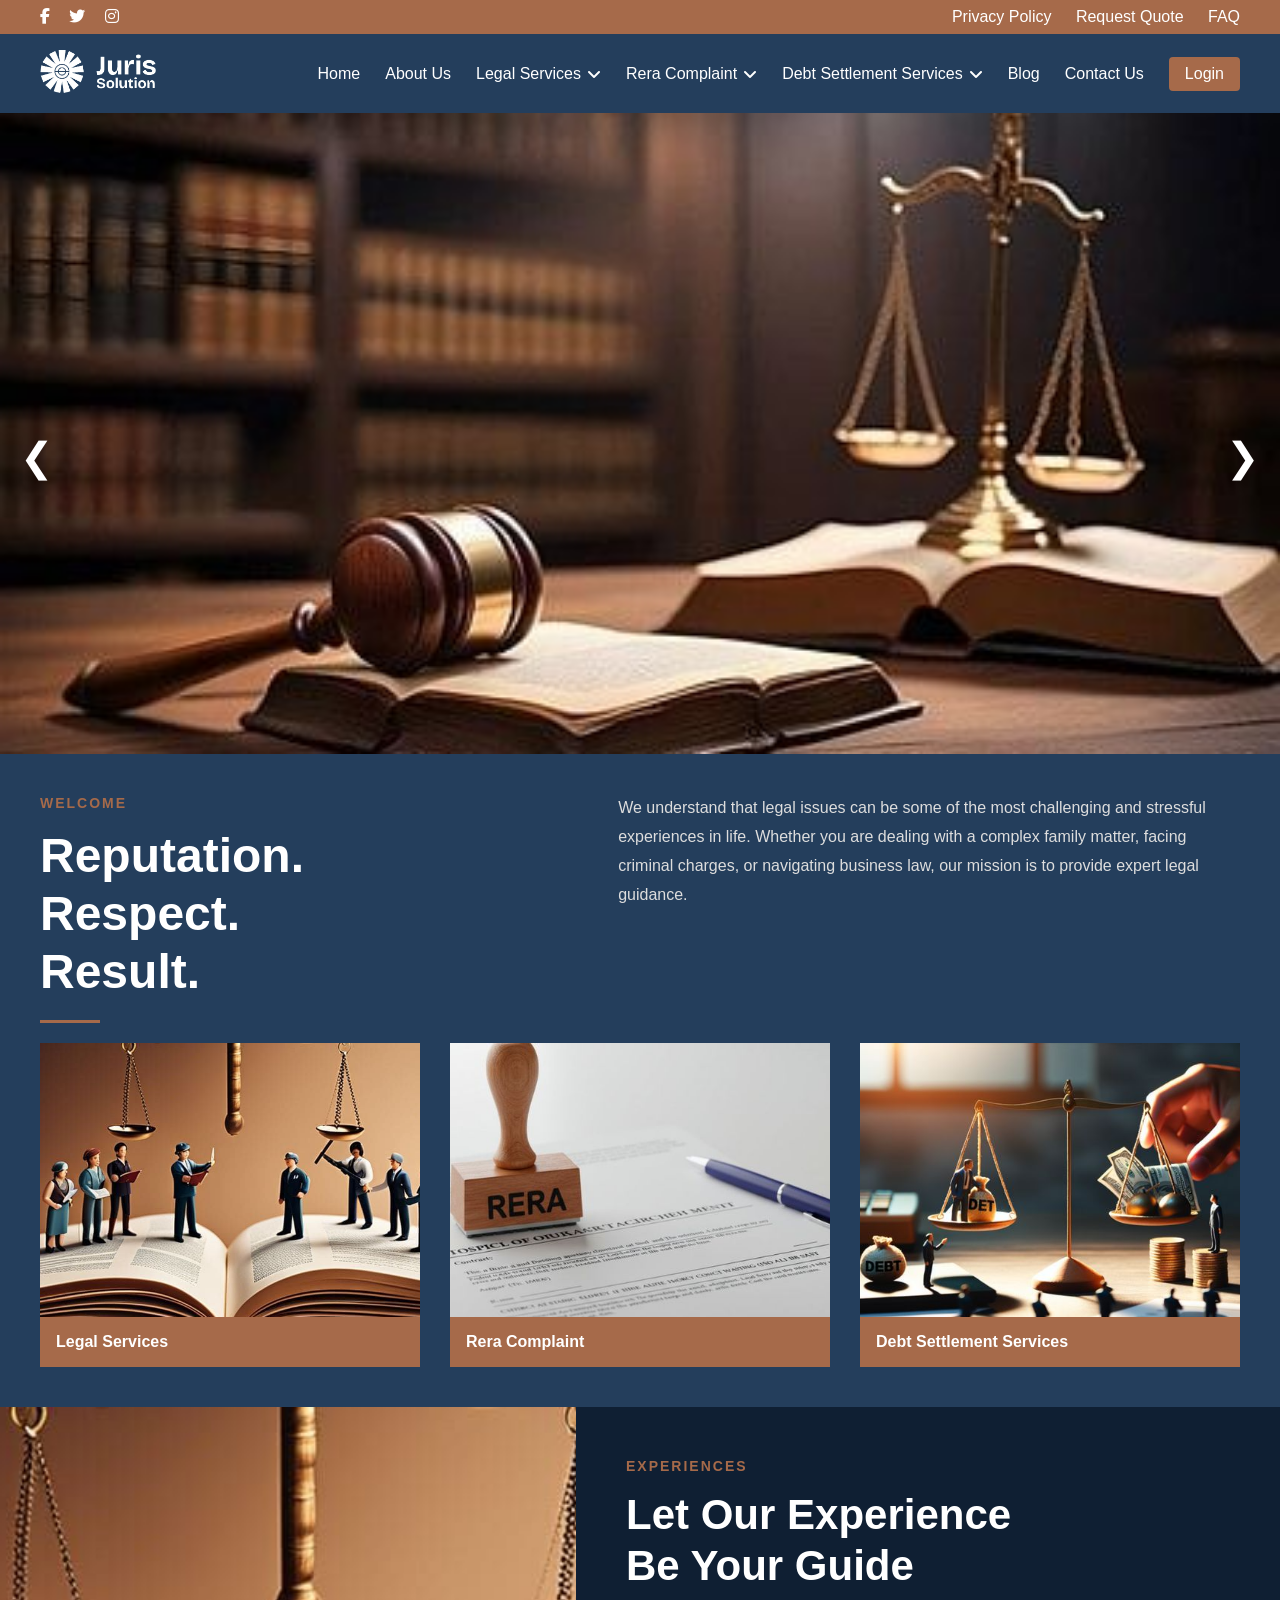
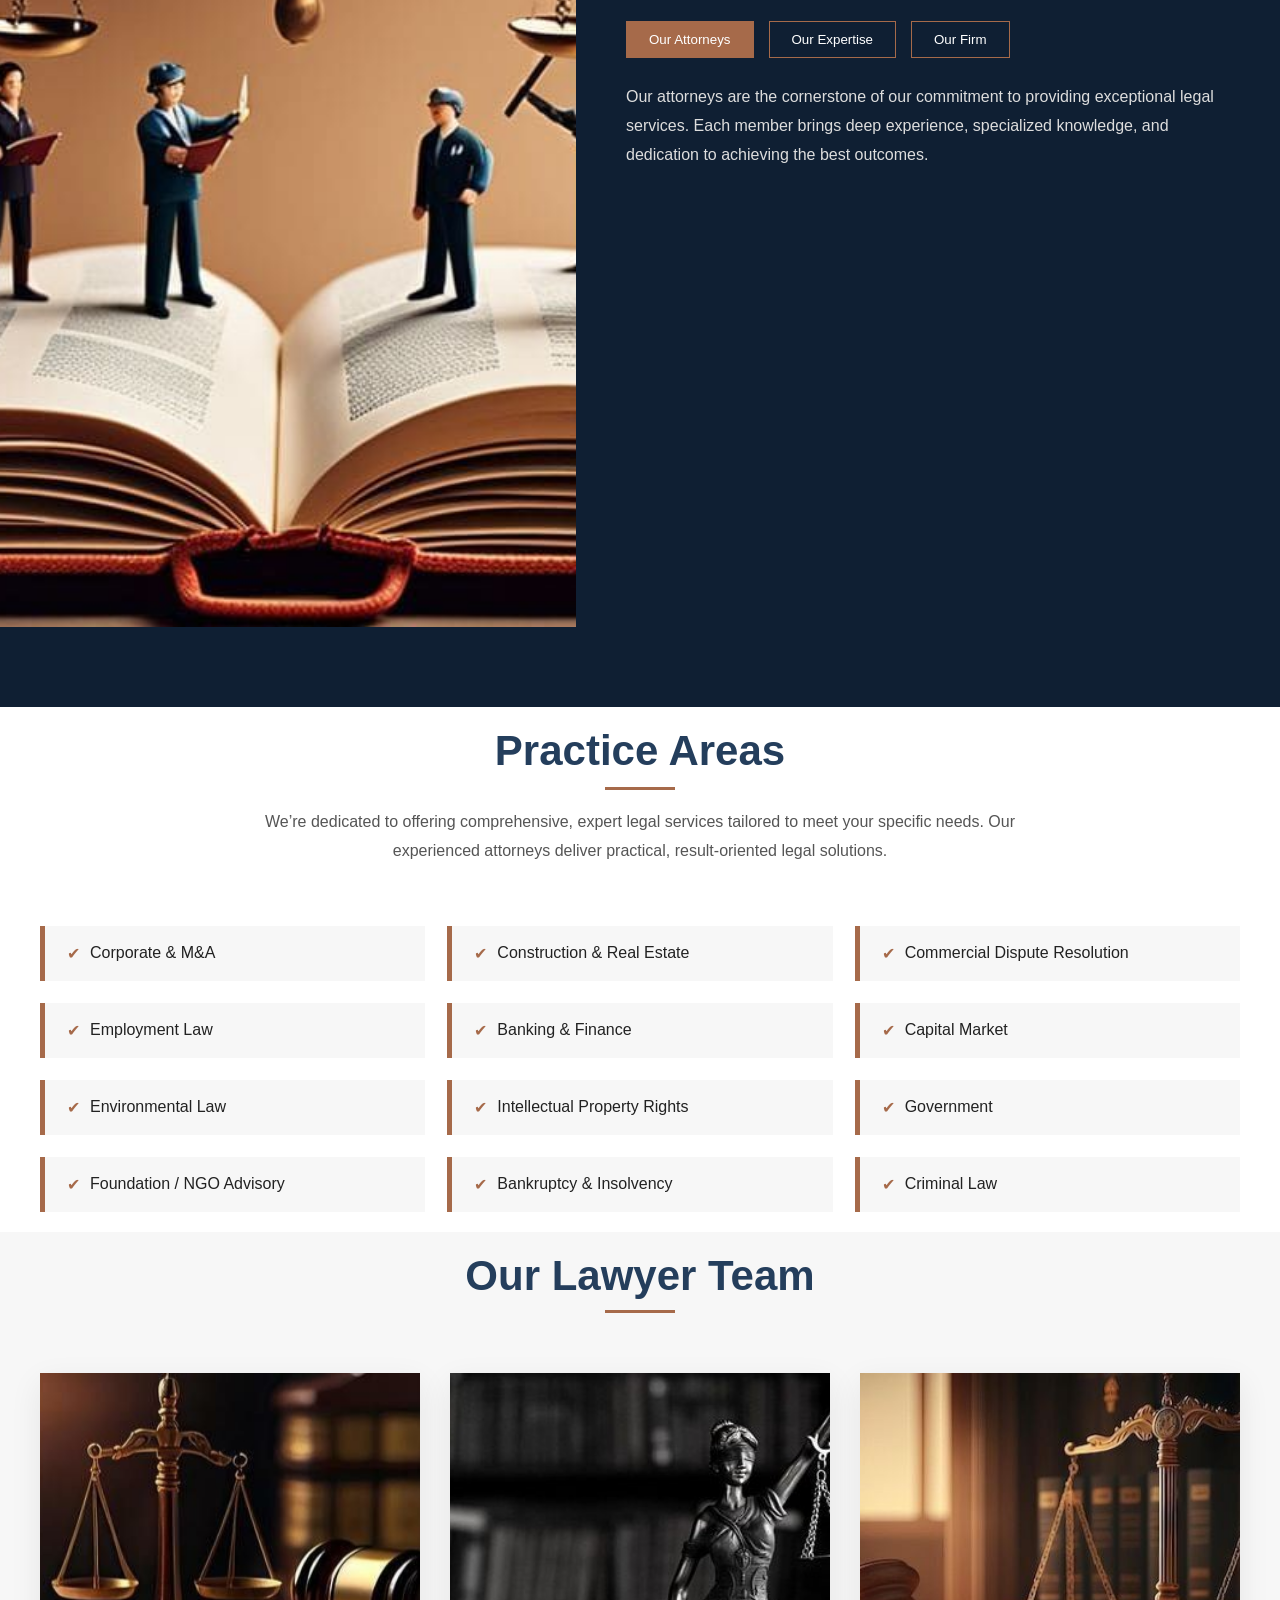
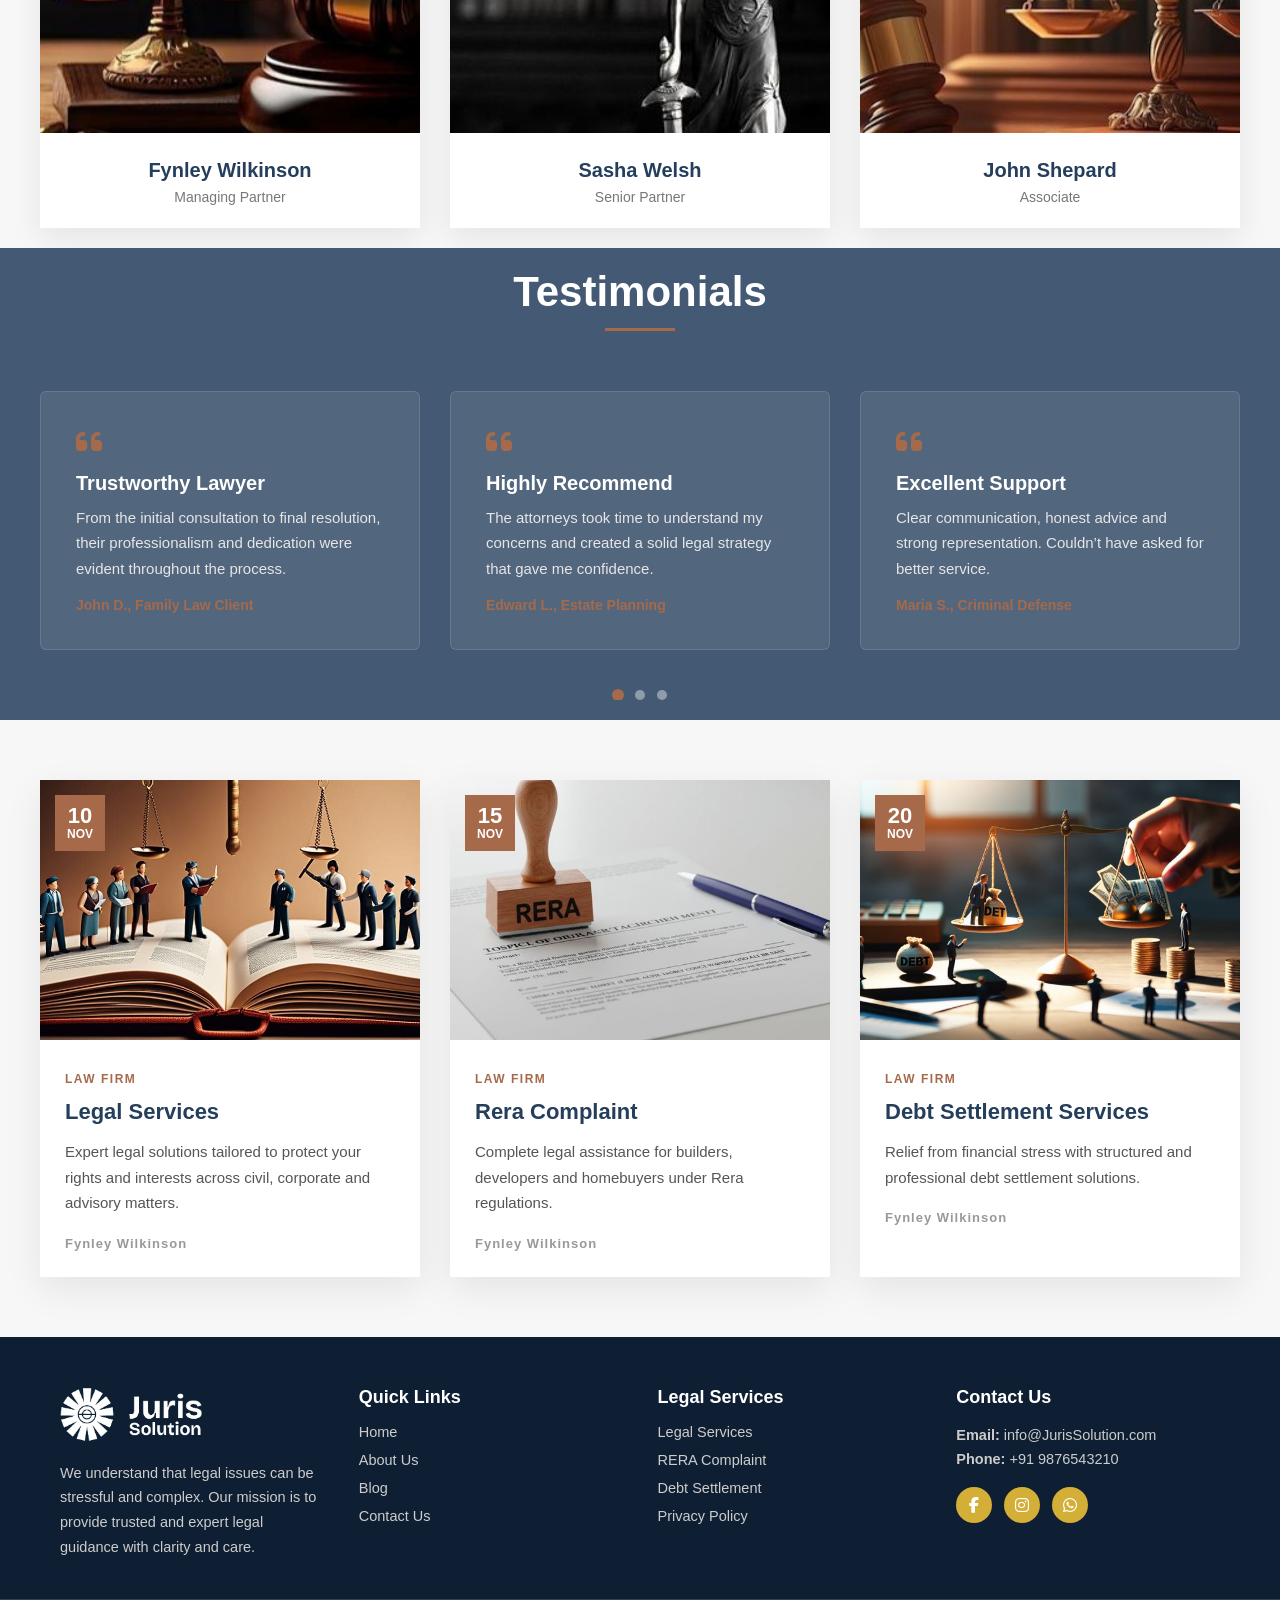
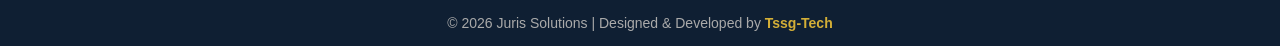
==== index.html @ a20ab661 "first" ====
<!DOCTYPE html>
<html lang="en">
<head>
<meta charset="UTF-8">
<meta name="viewport" content="width=device-width, initial-scale=1.0">
<title>Law Website</title>
<link rel="stylesheet" href="css/style.css">
<link rel="stylesheet" href="https://cdnjs.cloudflare.com/ajax/libs/font-awesome/6.5.0/css/all.min.css">
</head>
<body>

<!-- ===== TOP HEADER (DESKTOP ONLY) ===== -->
<div class="top-header">
  <div class="social">
    <i class="fab fa-facebook-f"></i>
    <i class="fab fa-twitter"></i>
    <i class="fab fa-instagram"></i>
  </div>
  <div class="top-links">
    <a href="#">Privacy Policy</a>
    <a href="#">Request Quote</a>
    <a href="#">FAQ</a>
  </div>
</div>

<!-- ===== NAVBAR ===== -->
<header class="navbar">
  <div class="nav-container">

    <!-- LOGO IMAGE -->
    <div class="logo">
      <img src="images/logo.png" alt="Logo">
    </div>

    <div class="menu-icon" id="menuIcon">
      <i class="fas fa-bars"></i>
    </div>

    <nav class="nav-links" id="navLinks">
      <div class="close-icon" id="closeIcon">
        <i class="fas fa-times"></i>
      </div>

      <a href="#">Home</a>
      <a href="#">About Us</a>

      <!-- DROPDOWN -->
      <div class="dropdown">
      <button class="dropdown-toggle">
        Legal Services <i class="fas fa-angle-down"></i>
      </button>
        <div class="dropdown-menu">
          <a href="#">Trademark & Copyright</a>
          <a href="#">Company Incorporation</a>
          <a href="#">Registration & Licenses</a>
        </div>
      </div>

      <div class="dropdown">
        <button class="dropdown-toggle">
          Rera Complaint <i class="fas fa-angle-down"></i>
        </button>
        <div class="dropdown-menu">
          <a href="#">Possession Complaint</a>
          <a href="#">Refund Complaint</a>
          <a href="#">Compensation Complaint</a>
          <a href="#">Rera Agreement Drafting</a>
        </div>
      </div>

      <div class="dropdown">
       <button class="dropdown-toggle">
       Debt Settlement Services <i class="fas fa-angle-down"></i>
      </button>
        <div class="dropdown-menu">
          <a href="#">Civil Proceedings</a>
          <a href="#">Legal Consultation</a>
          <a href="#">Anti-Harassment Services</a>
          <a href="#">Debt Reduction</a>
        </div>
      </div>

      <a href="#">Blog</a>
      <a href="#">Contact Us</a>
      <a href="#" class="login-btn">Login</a>
    </nav>

  </div>
</header>

<!-- ===== BANNER SLIDER ===== -->
<section class="banner">
  <div class="slider">
    <img src="images/banner.jpg" class="slide active">
    <img src="images/banner1.jpg" class="slide">
    <img src="images/banner2.jpg" class="slide">

    <span class="arrow left" onclick="prevSlide()">&#10094;</span>
    <span class="arrow right" onclick="nextSlide()">&#10095;</span>
  </div>
</section>

<!-- ===== SERVICES SECTION ===== -->
<section class="services-section">

    <!-- TOP CONTENT -->
  <div class="services-intro">
    <div class="intro-left">
      <span class="welcome">WELCOME</span>
      <h2>
        Reputation.<br>
        Respect.<br>
        Result.
      </h2>
      <div class="line"></div>
    </div>

    <div class="intro-right">
      <p>
        We understand that legal issues can be some of the most challenging
        and stressful experiences in life. Whether you are dealing with a
        complex family matter, facing criminal charges, or navigating business
        law, our mission is to provide expert legal guidance.
      </p>
    </div>
  </div>

  <div class="services-grid">

    <!-- CARD 1 -->
    <div class="service-card">
      <img src="images/Legal Services.jpg" alt="Legal Services">
      <div class="service-overlay">
        <h3><i class="fas fa-scale-balanced"></i> Legal Services</h3>
        <p>Expert legal solutions tailored to protect your rights and interests.</p>
        <a href="#">Read More</a>
      </div>
      <div class="service-title">Legal Services</div>
    </div>

    <!-- CARD 2 -->
    <div class="service-card">
      <img src="images/RERA Compliance.jpg" alt="RERA Compliance">
      <div class="service-overlay">
        <h3><i class="fas fa-building"></i> Rera Complaint</h3>
        <p>Complete Rera support for buyers, builders & developers.</p>
        <a href="#">Read More</a>
      </div>
      <div class="service-title">Rera Complaint</div>
    </div>

    <!-- CARD 3 -->
    <div class="service-card">
      <img src="images/Debt Settlement Services.jpg" alt="Debt Settlement">
      <div class="service-overlay">
        <h3><i class="fas fa-hand-holding-dollar"></i> Debt Settlement Services</h3>
        <p>Relief from financial stress with professional debt solutions.</p>
        <a href="#">Read More</a>
      </div>
      <div class="service-title">Debt Settlement Services</div>
    </div>

  </div>
</section>

<!-- ===== EXPERIENCE SECTION ===== -->
<section class="experience-section">

  <!-- LEFT IMAGE -->
  <div class="experience-image">
    <img src="images/Legal Services.jpg" alt="Legal Services">
  </div>

  <!-- RIGHT CONTENT -->
  <div class="experience-content">
    <span class="exp-label">EXPERIENCES</span>
    <h2>Let Our Experience<br>Be Your Guide</h2>

    <!-- TABS -->
    <div class="exp-tabs">
      <button class="tab-btn active" data-tab="tab1">Our Attorneys</button>
      <button class="tab-btn" data-tab="tab2">Our Expertise</button>
      <button class="tab-btn" data-tab="tab3">Our Firm</button>
    </div>

    <!-- TAB CONTENT -->
    <div class="tab-content active" id="tab1">
      <p>
        Our attorneys are the cornerstone of our commitment to providing
        exceptional legal services. Each member brings deep experience,
        specialized knowledge, and dedication to achieving the best outcomes.
      </p>
    </div>

    <div class="tab-content" id="tab2">
      <p>
        We specialize in civil litigation, corporate law, Rera Complaint,
        debt settlement, and advisory services with a strategic approach.
      </p>
    </div>

    <div class="tab-content" id="tab3">
      <p>
        Our firm is built on trust, integrity, and results. We believe in
        transparent communication and long-term client relationships.
      </p>
    </div>
  </div>
</section>

<!-- ===== PRACTICE SECTION ===== -->
<section class="practice-area">
  <div class="practice-container">

    <div class="practice-heading">
      <h2>Practice Areas</h2>
      <span class="practice-line"></span>
      <p>
        We’re dedicated to offering comprehensive, expert legal services tailored
        to meet your specific needs. Our experienced attorneys deliver practical,
        result-oriented legal solutions.
      </p>
    </div>

    <div class="practice-grid">

      <div class="practice-item">Corporate & M&A</div>
      <div class="practice-item">Construction & Real Estate</div>
      <div class="practice-item">Commercial Dispute Resolution</div>
      <div class="practice-item">Employment Law</div>

      <div class="practice-item">Banking & Finance</div>
      <div class="practice-item">Capital Market</div>
      <div class="practice-item">Environmental Law</div>
      <div class="practice-item">Intellectual Property Rights</div>

      <div class="practice-item">Government</div>
      <div class="practice-item">Foundation / NGO Advisory</div>
      <div class="practice-item">Bankruptcy & Insolvency</div>
      <div class="practice-item">Criminal Law</div>

    </div>
  </div>
</section>

<!-- ===== LAWYER TEAM SECTION ===== -->
<section class="team-section">
  <div class="team-container">

    <div class="team-heading">
      <h2>Our Lawyer Team</h2>
      <span class="team-line"></span>
    </div>

    <div class="team-grid">

      <!-- TEAM MEMBER 1 -->
      <div class="team-card">
        <div class="team-img">
          <img src="images/banner1.jpg" alt="Fynley Wilkinson">
          <div class="team-social">
            <a href="#"><i class="fab fa-facebook-f"></i></a>
            <a href="#"><i class="fab fa-twitter"></i></a>
            <a href="#"><i class="fab fa-linkedin-in"></i></a>
          </div>
        </div>
        <div class="team-info">
          <h3>Fynley Wilkinson</h3>
          <span>Managing Partner</span>
        </div>
      </div>

      <!-- TEAM MEMBER 2 -->
      <div class="team-card">
        <div class="team-img">
          <img src="images/banner2.jpg" alt="Sasha Welsh">
          <div class="team-social">
            <a href="#"><i class="fab fa-facebook-f"></i></a>
            <a href="#"><i class="fab fa-twitter"></i></a>
            <a href="#"><i class="fab fa-linkedin-in"></i></a>
          </div>
        </div>
        <div class="team-info">
          <h3>Sasha Welsh</h3>
          <span>Senior Partner</span>
        </div>
      </div>

      <!-- TEAM MEMBER 3 -->
      <div class="team-card">
        <div class="team-img">
          <img src="images/banner3.jpg" alt="John Shepard">
          <div class="team-social">
            <a href="#"><i class="fab fa-facebook-f"></i></a>
            <a href="#"><i class="fab fa-twitter"></i></a>
            <a href="#"><i class="fab fa-linkedin-in"></i></a>
          </div>
        </div>
        <div class="team-info">
          <h3>John Shepard</h3>
          <span>Associate</span>
        </div>
      </div>

    </div>
  </div>
</section>

<!-- ===== TESTIMONIALS SECTION ===== -->
<section class="testimonials-section">
  <div class="testimonials-container">

    <div class="testimonials-heading">
      <h2>Testimonials</h2>
      <span class="test-line"></span>
    </div>

    <div class="testimonial-slider">

      <div class="testimonial-track">

        <!-- TESTIMONIAL 1 -->
        <div class="testimonial-card">
          <i class="fas fa-quote-left"></i>
          <h4>Trustworthy Lawyer</h4>
          <p>
            From the initial consultation to final resolution, their professionalism
            and dedication were evident throughout the process.
          </p>
          <span>John D., Family Law Client</span>
        </div>

        <!-- TESTIMONIAL 2 -->
        <div class="testimonial-card">
          <i class="fas fa-quote-left"></i>
          <h4>Highly Recommend</h4>
          <p>
            The attorneys took time to understand my concerns and created a solid
            legal strategy that gave me confidence.
          </p>
          <span>Edward L., Estate Planning</span>
        </div>

        <!-- TESTIMONIAL 3 -->
        <div class="testimonial-card">
          <i class="fas fa-quote-left"></i>
          <h4>Excellent Support</h4>
          <p>
            Clear communication, honest advice and strong representation.
            Couldn’t have asked for better service.
          </p>
          <span>Maria S., Criminal Defense</span>
        </div>

        <!-- TESTIMONIAL 4 -->
        <div class="testimonial-card">
          <i class="fas fa-quote-left"></i>
          <h4>Professional Team</h4>
          <p>
            Their legal expertise helped me navigate a complex matter smoothly
            and efficiently.
          </p>
          <span>Alex R., Personal Injury</span>
        </div>

        <!-- TESTIMONIAL 5 -->
        <div class="testimonial-card">
          <i class="fas fa-quote-left"></i>
          <h4>Very Reliable</h4>
          <p>
            I always felt informed and supported. The team truly cares about
            client outcomes.
          </p>
          <span>Neha K., Corporate Client</span>
        </div>

        <!-- TESTIMONIAL 6 -->
        <div class="testimonial-card">
          <i class="fas fa-quote-left"></i>
          <h4>Strong Legal Knowledge</h4>
          <p>
            Their understanding of Rera laws helped me recover my investment
            without hassle.
          </p>
          <span>Rahul M., Rera Client</span>
        </div>

        <!-- TESTIMONIAL 7 -->
        <div class="testimonial-card">
          <i class="fas fa-quote-left"></i>
          <h4>Great Experience</h4>
          <p>
            Efficient, transparent and result-oriented legal services.
          </p>
          <span>Sunita P., Civil Case</span>
        </div>

        <!-- TESTIMONIAL 8 -->
        <div class="testimonial-card">
          <i class="fas fa-quote-left"></i>
          <h4>Highly Skilled</h4>
          <p>
            They handled my case with confidence and professionalism.
          </p>
          <span>Amit S., Debt Settlement</span>
        </div>

        <!-- TESTIMONIAL 9 -->
        <div class="testimonial-card">
          <i class="fas fa-quote-left"></i>
          <h4>Outstanding Service</h4>
          <p>
            Their strategic approach made a big difference in my case.
          </p>
          <span>Priya R., Legal Advisory</span>
        </div>

      </div>
    </div>

    <!-- DOTS -->
    <div class="testimonial-dots"></div>

  </div>
</section>

<section class="blog-section">
  <div class="blog-container">

    <div class="blog-grid">

      <!-- CARD 1 -->
      <article class="blog-card">
        <div class="blog-img">
          <img src="images/Legal Services.jpg" alt="Legal Services">
          <span class="blog-date">
            <strong>10</strong> NOV
          </span>
        </div>

        <div class="blog-content">
          <span class="blog-category">LAW FIRM</span>
          <h3>Legal Services</h3>
          <p>
            Expert legal solutions tailored to protect your rights and
            interests across civil, corporate and advisory matters.
          </p>
          <span class="blog-author">Fynley Wilkinson</span>
        </div>
      </article>

      <!-- CARD 2 -->
      <article class="blog-card">
        <div class="blog-img">
          <img src="images/RERA Compliance.jpg" alt="RERA Compliance">
          <span class="blog-date">
            <strong>15</strong> NOV
          </span>
        </div>

        <div class="blog-content">
          <span class="blog-category">LAW FIRM</span>
          <h3>Rera Complaint</h3>
          <p>
            Complete legal assistance for builders, developers and
            homebuyers under Rera regulations.
          </p>
          <span class="blog-author">Fynley Wilkinson</span>
        </div>
      </article>

      <!-- CARD 3 -->
      <article class="blog-card">
        <div class="blog-img">
          <img src="images/Debt Settlement Services.jpg" alt="Debt Settlement">
          <span class="blog-date">
            <strong>20</strong> NOV
          </span>
        </div>

        <div class="blog-content">
          <span class="blog-category">LAW FIRM</span>
          <h3>Debt Settlement Services</h3>
          <p>
            Relief from financial stress with structured and
            professional debt settlement solutions.
          </p>
          <span class="blog-author">Fynley Wilkinson</span>
        </div>
      </article>

    </div>
  </div>
</section>

<!-- ===== FOOTER ===== -->
<footer class="footer">
  <div class="footer-container">

    <!-- COLUMN 1 : LOGO + ABOUT -->
    <div class="footer-col">
      <img src="images/logo.png" class="footer-logo" alt="Juris Solution">
      <p>
        We understand that legal issues can be stressful and complex.
        Our mission is to provide trusted and expert legal guidance
        with clarity and care.
      </p>
    </div>

    <!-- COLUMN 2 : QUICK LINKS -->
    <div class="footer-col">
      <h4>Quick Links</h4>
      <ul>
        <li><a href="#">Home</a></li>
        <li><a href="#">About Us</a></li>
        <li><a href="#">Blog</a></li>
        <li><a href="#">Contact Us</a></li>
      </ul>
    </div>

    <!-- COLUMN 3 : LEGAL SERVICES -->
    <div class="footer-col">
      <h4>Legal Services</h4>
      <ul>
        <li><a href="#">Legal Services</a></li>
        <li><a href="#">RERA Complaint</a></li>
        <li><a href="#">Debt Settlement</a></li>
        <li><a href="#">Privacy Policy</a></li>
      </ul>
    </div>

    <!-- COLUMN 4 : CONTACT -->
    <div class="footer-col">
      <h4>Contact Us</h4>
      <p><strong>Email:</strong> info@JurisSolution.com</p>
      <p><strong>Phone:</strong> +91 9876543210</p>

      <div class="footer-social">
        <a href="#"><i class="fab fa-facebook-f"></i></a>
        <a href="#"><i class="fab fa-instagram"></i></a>
        <a href="#"><i class="fab fa-whatsapp"></i></a>
      </div>
    </div>

  </div>

  <!-- BOTTOM BAR -->
  <div class="footer-bottom">
    © 2026 Juris Solutions | Designed & Developed by
    <a href="https://tssgtech.com" target="_blank">Tssg-Tech</a>
  </div>
</footer>


<script src="js/script.js"></script>
</body>
</html>
---- css/style.css ----
*{
    margin:0;
    padding:0;
    box-sizing:border-box;
    font-family:Arial,Helvetica,sans-serif;
}

/* COLORS */
:root{
  --gold:#A66A4A;
  --blue:#243E5C;
  --white:#FFFFFF;
}

/* TOP HEADER */
.top-header{
  background: var(--gold);
  color:#fff;
  display:flex;
  justify-content:space-between;
  padding:8px 40px;
}
.top-header i{margin-right:15px;color:var(--white)}
.top-links a{
  color:#fff;
  margin-left:20px;
  text-decoration:none;
}

/* NAVBAR */
.navbar{
  background:var(--blue);
  position:sticky;
  top:0;
  z-index:999;
}
.nav-container{
  display:flex;
  align-items:center;
  justify-content:space-between;
  padding:15px 40px;
}
/* LOGO IMAGE */
.logo img{
  height:45px;
}

.nav-links{
  display:flex;
  align-items:center;
  gap:25px;
  flex-wrap:nowrap;          
}
.nav-links a{
  color:#fff;
  text-decoration:none;
}
.nav-links a,
.dropdown-toggle{
  white-space:nowrap;        
}
.login-btn{
  background:var(--gold);
  padding:8px 16px;
  border-radius:4px;
}
/* DROPDOWN */
.dropdown{
  position:relative;
  width:auto;                
}

.dropdown-toggle{
  color:#fff;
  cursor:pointer;
  display:flex;
  align-items:center;
  justify-content:space-between;
  gap:6px;
}

.dropdown-menu{
  background:#fff;
  display:none;
  flex-direction:column;
  min-width:220px;
  position:absolute;
  top:35px;
  left:0;
  z-index:999;
}

.dropdown-menu a{
  padding:10px 15px;
  color:#000;
  text-decoration:none;
}

.dropdown-menu a:hover{
  background:#f2f2f2;
}

/* MOBILE MENU */
.menu-icon, .close-icon{display:none;color:#fff;font-size:22px}

/* BANNER */
.banner{width:100%;overflow:hidden}
.slider{position:relative}
.slide{
  width:100%;
  display:none;
}
.slide.active{display:block}

.arrow{
  position:absolute;
  top:50%;
  font-size:40px;
  color:#fff;
  cursor:pointer;
}
.left{left:20px}
.right{right:20px}

/* RESPONSIVE */
@media(max-width:992px){
  .top-header{display:none}
  .menu-icon{display:block}
  .nav-links{
    position:fixed;
    top:0; right:-100%;
    width:280px;
    height:100vh;
    background:var(--blue);
    flex-direction:column;
    padding-top:60px;
    transition:0.3s;
  }
  .nav-links.show{right:0}
  .close-icon{display:block;position:absolute;top:20px;right:20px}
}

/* DESKTOP HOVER */
@media(min-width:993px){
  .dropdown:hover .dropdown-menu{
    display:flex;
  }
}

/* MOBILE DROPDOWN */
.dropdown.active .dropdown-menu{
  display:flex;
}

/* Arrow rotate */
.dropdown.active .fa-angle-down{
  transform:rotate(180deg);
}
.fa-angle-down{
  transition:0.3s;
}

/* MOBILE MENU FIX */
@media(max-width:992px){
  .dropdown-menu{
    position:static;
    background:#1f3550;
  }
  .dropdown-menu a{
    color:#fff;
  }
  .dropdown{
    width:100%;           
  }
}
/* NAV LINKS MOBILE */
@media(max-width:992px){
  .nav-links{
    align-items:flex-start;
  }

  .nav-links a,
  .dropdown-toggle{
    width:100%;
    padding:12px 25px;
  }

  /* DROPDOWN */
  .dropdown{
    width:100%;
  }

  .dropdown-toggle{
    background:none;
    border:none;
    color:#fff;
    font-size:16px;
    display:flex;
    align-items:center;
    justify-content:space-between; /* arrow paas rahe */
    cursor:pointer;
  }

  .dropdown-menu{
    position:static;
    background:#1f3550;
    width:100%;
    display:none;
  }

  .dropdown-menu a{
    padding:10px 40px;
    color:#fff;
    display:block;
  }

  .dropdown.active .dropdown-menu{
    display:block;
  }
}
@media(min-width:993px){
  .dropdown:hover .dropdown-menu{
    display:flex;
  }
  .dropdown-menu{
    display:none;
    flex-direction:column;
  }
}
@media(min-width:993px){

  .dropdown-toggle{
    background:transparent;
    border:none;
    color:#fff;
    font-size:16px;
    padding:0;
    cursor:pointer;
    appearance:none;
    -webkit-appearance:none;
    -moz-appearance:none;
    display:flex;
    align-items:center;
    gap:6px;
  }

  .dropdown-toggle:focus{
    outline:none;
    box-shadow:none;
  }
}

/* ===== SERVICES SECTION ===== */
.services-section{
  background:var(--blue);
  padding:40px 40px;
}

.services-grid{
  max-width:1200px;
  margin:-120px auto 0; 
  display:grid;
  grid-template-columns:repeat(3,1fr);
  gap:30px;
  position:relative;
  z-index:2;
}

/* CARD */
.service-card{
  position:relative;
  overflow:hidden;
  background:#000;
  cursor:pointer;
}
/* HOVER EFFECT */
.service-card:hover img{
  transform:scale(1.08);
}

.service-card:hover .service-overlay{
  transform:translateY(0);
}

/* IMAGE */
.service-card img{
  width:100%;
  height:320px;
  object-fit:cover;
  transition:transform 0.6s ease;
}

/* BOTTOM TITLE BAR */
.service-title{
  position:absolute;
  bottom:0;
  left:0;
  width:100%;
  background:#A66A4A;
  color:#fff;
  padding:16px;
  font-weight:600;
  text-align:left;
  z-index:2;
}

/* OVERLAY */
.service-overlay{
  position:absolute;
  inset:0;
  background:rgba(0,0,0,0.75);
  color:#fff;
  display:flex;
  flex-direction:column;
  justify-content:center;
  padding:30px;
  transform:translateY(100%);
  transition:0.6s ease;
}

.service-overlay h3{
  margin-bottom:10px;
  font-size:22px;
}

.service-overlay p{
  font-size:15px;
  margin-bottom:20px;
  line-height:1.6;
}

.service-overlay a{
  display:inline-block;
  background:#A66A4A;
  color:#fff;
  padding:10px 22px;
  text-decoration:none;
  width:max-content;
  border-radius:4px;
}

.services-intro{
  display:grid;
  grid-template-columns:1fr 1.2fr;
  gap:60px;
  max-width:1200px;
  margin:auto;
  color:#fff;
  padding-bottom:140px; 
}

.welcome{
  color:#A66A4A;
  letter-spacing:2px;
  font-size:14px;
  font-weight:600;
}

.services-intro h2{
  font-size:48px;
  line-height:1.2;
  margin:15px 0 20px;
}

.line{
  width:60px;
  height:3px;
  background:#A66A4A;
}

.intro-right p{
  font-size:16px;
  line-height:1.8;
  color:#ddd;
}

/* ===== RESPONSIVE ===== */
/* TABLET */
@media (max-width: 992px){

  .services-grid{
    display: grid;
    grid-template-columns: repeat(3, 1fr);
    gap: 20px;
    margin-top: -60px;
    background: transparent;
  }

  .service-card{
    padding: 0 !important;
  }

  .service-card img{
    height: 220px;
  }
}

/* ===== MOBILE FIX ===== */
@media (max-width: 576px){

  .services-section{
    padding: 30px 15px;
  }

  .services-intro{
    grid-template-columns: 1fr;
    gap: 25px;
    padding-bottom: 40px;
    text-align: left;
  }

  .services-intro h2{
    font-size: 34px;
  }

  .services-grid{
    grid-template-columns: 1fr;
    gap: 20px;
    margin-top: 0;
  }

  .service-card{
    border-radius: 6px;
  }

  .service-card img{
    height: 220px;
  }

  .service-overlay{
    position: relative;
    transform: translateY(0);
    background: rgba(0,0,0,0.85);
    padding: 20px;
  }

  .service-overlay h3{
    font-size: 18px;
  }

  .service-overlay p{
    font-size: 14px;
    margin-bottom: 15px;
  }

  .service-overlay a{
    font-size: 14px;
    padding: 8px 18px;
  }

  .service-title{
    display: none;
  }
}
/* ===== EXPERIENCE SECTION ===== */
.experience-section{
  display:flex;
  min-height:100vh;
  background:#0f1f33;
  color:#fff;
}

/* LEFT IMAGE */
.experience-image{
  width:45%;
  position:sticky;
  top:80px; /* navbar height */
  height:calc(100vh - 80px);
  overflow:hidden;
}

.experience-image img{
  width:100%;
  height:100%;
  object-fit:cover;
}

/* RIGHT CONTENT */
.experience-content{
  width:55%;
  padding:50px 50px;
}

.exp-label{
  color:#A66A4A;
  letter-spacing:2px;
  font-size:14px;
  font-weight:600;
}

.experience-content h2{
  font-size:42px;
  line-height:1.2;
  margin:15px 0 30px;
}

/* TABS */
.exp-tabs{
  display:flex;
  gap:15px;
  margin-bottom:25px;
}

.tab-btn{
  background:transparent;
  border:1px solid #A66A4A;
  color:#fff;
  padding:10px 22px;
  cursor:pointer;
  transition:.3s;
}

.tab-btn.active,
.tab-btn:hover{
  background:#A66A4A;
}

/* TAB CONTENT */
.tab-content{
  display:none;
  max-width:600px;
}

.tab-content.active{
  display:block;
}

.tab-content p{
  font-size:16px;
  line-height:1.8;
  color:#ddd;
}

/* ===== TABLET ===== */
@media(max-width:992px){
.experience-section{
  display:flex;
  min-height:100vh;
  background:#0f1f33;
  color:#fff;
}

.experience-image{
  width:45%;
  position:sticky;
  top:80px;
  height:calc(100vh - 80px);
}

.experience-content{
  width:55%;
  padding:40px 40px;
}
}

/* ===== MOBILE ONLY ===== */
@media(max-width:576px){

  .experience-section{
    flex-direction:column;
  }

  .experience-image{
    display:none;
  }

  .experience-content{
    width:100%;
    padding:20px 20px;
  }

  .experience-content h2{
    font-size:32px;
  }

  .exp-tabs{
    flex-direction:column;
  }

  .tab-btn{
    width:100%;
    text-align:left;
  }
}

/* ===== PRACTICE AREA SECTION ===== */
.practice-area{
  background:#ffffff;
  padding:20px 20px;
}

.practice-container{
  max-width:1200px;
  margin:auto;
}

/* HEADING */
.practice-heading{
  text-align:center;
  margin-bottom:60px;
}

.practice-heading h2{
  font-size:42px;
  color:var(--blue);
  margin-bottom:12px;
}

.practice-line{
  width:70px;
  height:3px;
  background:var(--gold);
  display:block;
  margin:0 auto 18px;
}

.practice-heading p{
  max-width:750px;
  margin:auto;
  font-size:16px;
  line-height:1.8;
  color:#555;
}

/* GRID */
.practice-grid{
  display:grid;
  grid-template-columns:repeat(3,1fr);
  gap:22px;
}

/* ITEM */
.practice-item{
  background:#f7f7f7;
  border-left:5px solid var(--gold);
  padding:18px 22px;
  font-size:16px;
  color:#222;
  font-weight:500;
  display:flex;
  align-items:center;
  gap:10px;
  transition:0.3s;
  cursor:pointer;
}

.practice-item::before{
  content:"✔";
  color:var(--gold);
  font-size:16px;
}

.practice-item:hover{
  background:var(--blue);
  color:#fff;
  transform:translateY(-4px);
}

.practice-item:hover::before{
  color:#fff;
}

/* ===== TABLET ===== */
@media(max-width:992px){
  .practice-area{
    padding:20px 20px;
  }

  .practice-heading h2{
    font-size:36px;
  }

  .practice-grid{
    grid-template-columns:repeat(2,1fr);
  }
}

/* ===== MOBILE ===== */
@media(max-width:576px){
  .practice-area{
    padding:18px 18px;
  }

  .practice-heading{
    text-align:left;
  }

  .practice-heading h2{
    font-size:30px;
  }

  .practice-line{
    margin-left:0;
  }

  .practice-grid{
    grid-template-columns:1fr;
  }

  .practice-item{
    font-size:15px;
    padding:16px 18px;
  }
}

/* ===== LAWYER TEAM SECTION ===== */
.team-section{
  background:#f7f7f7;
  padding:20px 20px;
}

.team-container{
  max-width:1200px;
  margin:auto;
}

.team-heading{
  text-align:center;
  margin-bottom:60px;
}

.team-heading h2{
  font-size:42px;
  color:var(--blue);
  margin-bottom:10px;
}

.team-line{
  width:70px;
  height:3px;
  background:var(--gold);
  display:block;
  margin:auto;
}

/* GRID */
.team-grid{
  display:grid;
  grid-template-columns:repeat(3,1fr);
  gap:30px;
}

/* CARD */
.team-card{
  background:#fff;
  overflow:hidden;
  box-shadow:0 10px 30px rgba(0,0,0,0.08);
  transition:.4s;
}

.team-card:hover{
  transform:translateY(-8px);
}

/* IMAGE */
.team-img{
  position:relative;
  overflow:hidden;
}

.team-img img{
  width:100%;
  height:360px;
  object-fit:cover;
  transition:.5s;
}

.team-card:hover img{
  transform:scale(1.08);
}

/* SOCIAL */
.team-social{
  position:absolute;
  bottom:-60px;
  left:0;
  width:100%;
  background:var(--gold);
  display:flex;
  justify-content:center;
  gap:20px;
  padding:15px 0;
  transition:.4s;
}

.team-card:hover .team-social{
  bottom:0;
}

.team-social a{
  color:#fff;
  font-size:16px;
}

/* INFO */
.team-info{
  text-align:center;
  padding:22px;
}

.team-info h3{
  font-size:20px;
  color:var(--blue);
  margin-bottom:6px;
}

.team-info span{
  font-size:14px;
  color:#777;
}

/* ===== TABLET ===== */
@media(max-width:992px){
  .team-grid{
    grid-template-columns:repeat(3,1fr);
  }

  .team-img img{
    height:220px;
  }
}

/* ===== MOBILE ===== */
@media(max-width:576px){
  .team-section{
    padding:20px 15px;
  }

  .team-heading{
    text-align:left;
  }

  .team-line{
    margin-left:0;
  }

  .team-grid{
    grid-template-columns:1fr;
  }

  .team-img img{
    height:260px;
  }
}

/* ===== TESTIMONIALS SECTION ===== */
.testimonials-section{
  position: relative;
  background-image: url("../images/banner1.jpg"); 
  background-position: center;
  background-repeat: no-repeat;
  background-size: cover;
  background-attachment: fixed;
  padding:20px 20px;
  color:#fff;
}

/* DARK OVERLAY */
.testimonials-section::before{
  content:"";
  position:absolute;
  inset:0;
  background: rgba(36, 62, 92, 0.85); 
  z-index:0;
}

.testimonials-container{
  position:relative;
  z-index:1;
  max-width:1200px;
  margin:auto;
  overflow:hidden;
}

/* ===== HEADING ===== */
.testimonials-heading{
  text-align:center;
  margin-bottom:60px;
}

.testimonials-heading h2{
  font-size:42px;
  color:#fff;
}

.test-line{
  width:70px;
  height:3px;
  background:var(--gold);
  display:block;
  margin:12px auto 0;
}

/* ===== SLIDER ===== */
.testimonial-slider{
  overflow:hidden;
}

.testimonial-track{
  display:flex;
  gap:30px;
  transition:transform 0.6s ease;
}

/* ===== CARD ===== */
.testimonial-card{
  background:rgba(255,255,255,0.08);
  backdrop-filter: blur(6px);
  -webkit-backdrop-filter: blur(6px);
  padding:35px;
  border-radius:6px;
  border:1px solid rgba(255,255,255,0.12);
  flex:0 0 calc(33.333% - 20px);
  transition:transform .3s ease, box-shadow .3s ease;
}

.testimonial-card:hover{
  transform:translateY(-6px);
  box-shadow:0 15px 40px rgba(0,0,0,0.35);
}

.testimonial-card i{
  font-size:30px;
  color:var(--gold);
  margin-bottom:15px;
}

.testimonial-card h4{
  font-size:20px;
  margin-bottom:10px;
  color:#fff;
}

.testimonial-card p{
  font-size:15px;
  line-height:1.7;
  color:#e6e6e6;
  margin-bottom:15px;
}

.testimonial-card span{
  color:var(--gold);
  font-size:14px;
  font-weight:600;
}

/* ===== DOTS ===== */
.testimonial-dots{
  display:flex;
  justify-content:center;
  gap:12px;
  margin-top:40px;
}

.testimonial-dots span{
  width:10px;
  height:10px;
  background:rgba(255,255,255,0.4);
  border-radius:50%;
  cursor:pointer;
  transition:all .3s ease;
}

.testimonial-dots span.active{
  background:var(--gold);
  transform:scale(1.2);
}

.testimonials-section::before{
  content:"";
  position:absolute;
  inset:0;
  background: rgba(36, 62, 92, 0.85);
  z-index:0;
}

.testimonials-container{
  position:relative;
  z-index:1;
}

/* ===== TABLET ===== */
@media(max-width:992px){
  .testimonial-card{
    flex:0 0 calc(50% - 15px);
  }
}

/* ===== MOBILE ===== */
@media(max-width:576px){
  .testimonial-card{
    flex:0 0 100%;
    min-width:100%;
  }

  .testimonials-section{
    background-attachment:scroll;
  }

  .testimonials-heading{
    text-align:left;
  }

  .test-line{
    margin-left:0;
  }
}

/* ===== BLOG SECTION ===== */
.blog-section{
  background:#f7f7f7;
  padding:60px 20px;
}

.blog-container{
  max-width:1200px;
  margin:auto;
}

/* GRID */
.blog-grid{
  display:grid;
  grid-template-columns:repeat(3,1fr);
  gap:30px;
}

/* CARD */
.blog-card{
  background:#fff;
  box-shadow:0 12px 35px rgba(0,0,0,0.08);
  transition:0.4s;
  overflow:hidden;
}

.blog-card:hover{
  transform:translateY(-8px);
}

/* IMAGE */
.blog-img{
  position:relative;
  overflow:hidden;
}

.blog-img img{
  width:100%;
  height:260px;
  object-fit:cover;
  transition:0.6s;
}

.blog-card:hover img{
  transform:scale(1.08);
}

/* DATE BADGE */
.blog-date{
  position:absolute;
  top:15px;
  left:15px;
  background:var(--gold);
  color:#fff;
  padding:10px 12px;
  text-align:center;
  font-size:12px;
  font-weight:600;
}

.blog-date strong{
  display:block;
  font-size:22px;
  line-height:1;
}

/* CONTENT */
.blog-content{
  padding:25px;
}

.blog-category{
  font-size:12px;
  color:var(--gold);
  letter-spacing:1.5px;
  font-weight:600;
}

.blog-content h3{
  font-size:22px;
  color:var(--blue);
  margin:12px 0 14px;
}

.blog-content p{
  font-size:15px;
  line-height:1.7;
  color:#555;
  margin-bottom:18px;
}

.blog-author{
  font-size:13px;
  letter-spacing:1px;
  color:#999;
  font-weight:600;
}

/* ===== TABLET ===== */
@media(max-width:992px){
  .blog-section{
    padding:40px 15px;
  }

  .blog-grid{
    grid-template-columns: repeat(3, 1fr); 
    gap:20px; 
  }

  .blog-img img{
    height:200px; 
  }

  .blog-content{
    padding:5px; 
  }

  .blog-content h3{
    font-size:20px;
  }

  .blog-content p{
    font-size:14px;
    line-height:1.6;
  }

  .blog-date{
    padding:8px 10px;
  }

  .blog-date strong{
    font-size:18px;
  }
}

/* ===== MOBILE ===== */
@media(max-width:576px){
 .blog-grid{
    grid-template-columns: repeat(1, 1fr); 
    gap:20px; 
  }

  .blog-content h3{
    font-size:20px;
  }
}
.footer {
  background:#0f1f33;
  color:#ccc;
  padding-top:50px;
  font-family:Arial, sans-serif;
}

.footer-container {
  max-width:1200px;
  margin:auto;
  padding:0 20px;
  display:grid;
  grid-template-columns: repeat(4, 1fr);
  gap:35px;
}

/* LOGO */
.footer-logo {
  height:55px;
  margin-bottom:15px;
}

/* HEADINGS */
.footer-col h4 {
  color:#fff;
  margin-bottom:15px;
  font-size:18px;
}

/* TEXT */
.footer-col p {
  font-size:14.5px;
  line-height:1.7;
}

/* LINKS */
.footer-col ul {
  list-style:none;
  padding:0;
}

.footer-col ul li {
  margin-bottom:10px;
}

.footer-col ul li a {
  color:#ccc;
  text-decoration:none;
  font-size:14.5px;
  transition:0.3s;
}

.footer-col ul li a:hover {
  color:#d4af37;
}

/* SOCIAL */
.footer-social {
  margin-top: 15px;
  display: flex;
  gap: 12px;
}

.footer-social a {
  width: 36px;
  height: 36px;
  background: #d4af37;
  color: #fff;
  display: flex;
  align-items: center;
  justify-content: center;
  border-radius: 50%;
  transition: 0.3s;
  text-decoration: none;   
}

.footer-social a:hover {
  background: #fff;
  color: #0f1f33;
}


/* BOTTOM BAR */
.footer-bottom {
  border-top:1px solid rgba(255,255,255,0.15);
  text-align:center;
  padding:15px;
  margin-top:40px;
  font-size:14px;
  color:#aaa;
}

.footer-bottom a {
  color:#d4af37;
  text-decoration:none;
  font-weight:600;
}

/* ===== RESPONSIVE ===== */

/* Tablet */
@media(max-width:992px) {
  .footer-container {
    grid-template-columns: repeat(2, 1fr);
  }
}

/* Mobile */
@media(max-width:576px) {
  .footer-container {
    grid-template-columns:1fr;
    text-align:center;
  }

  .footer-social {
    justify-content:center;
  }
}
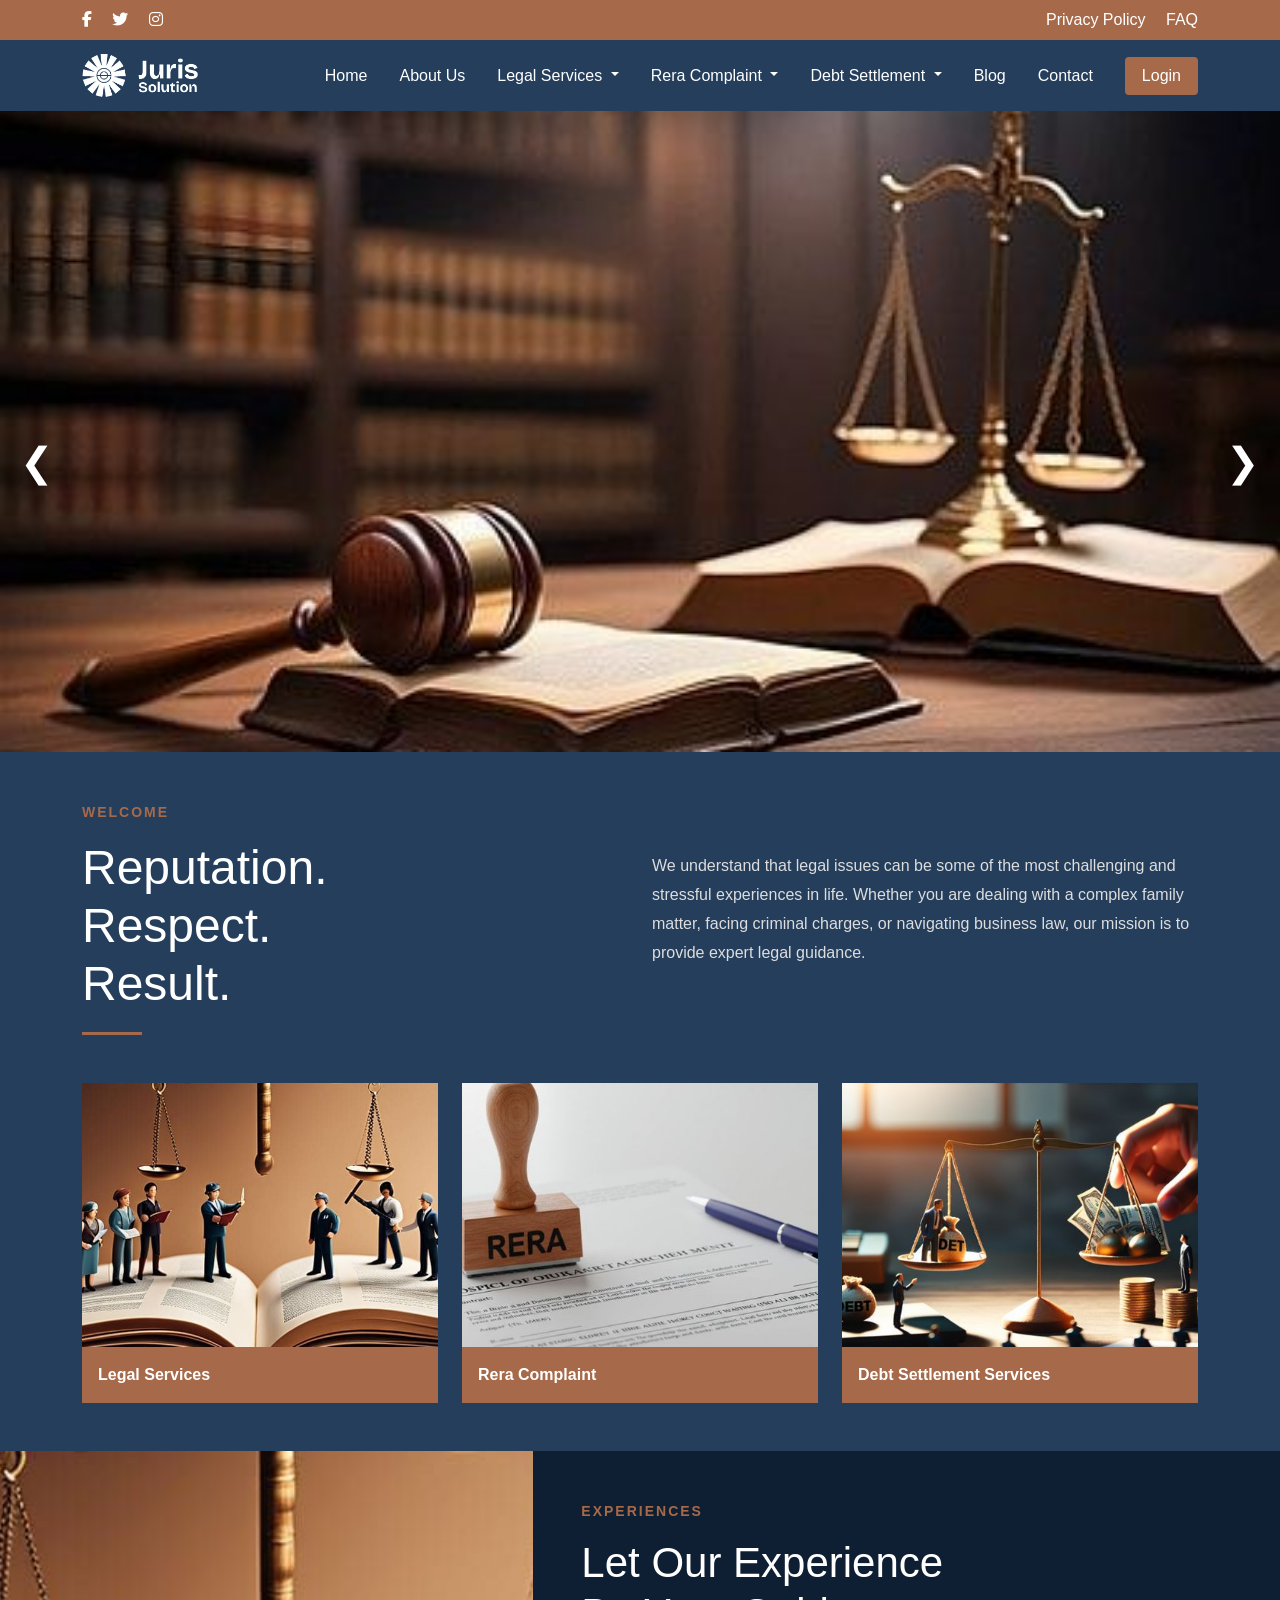
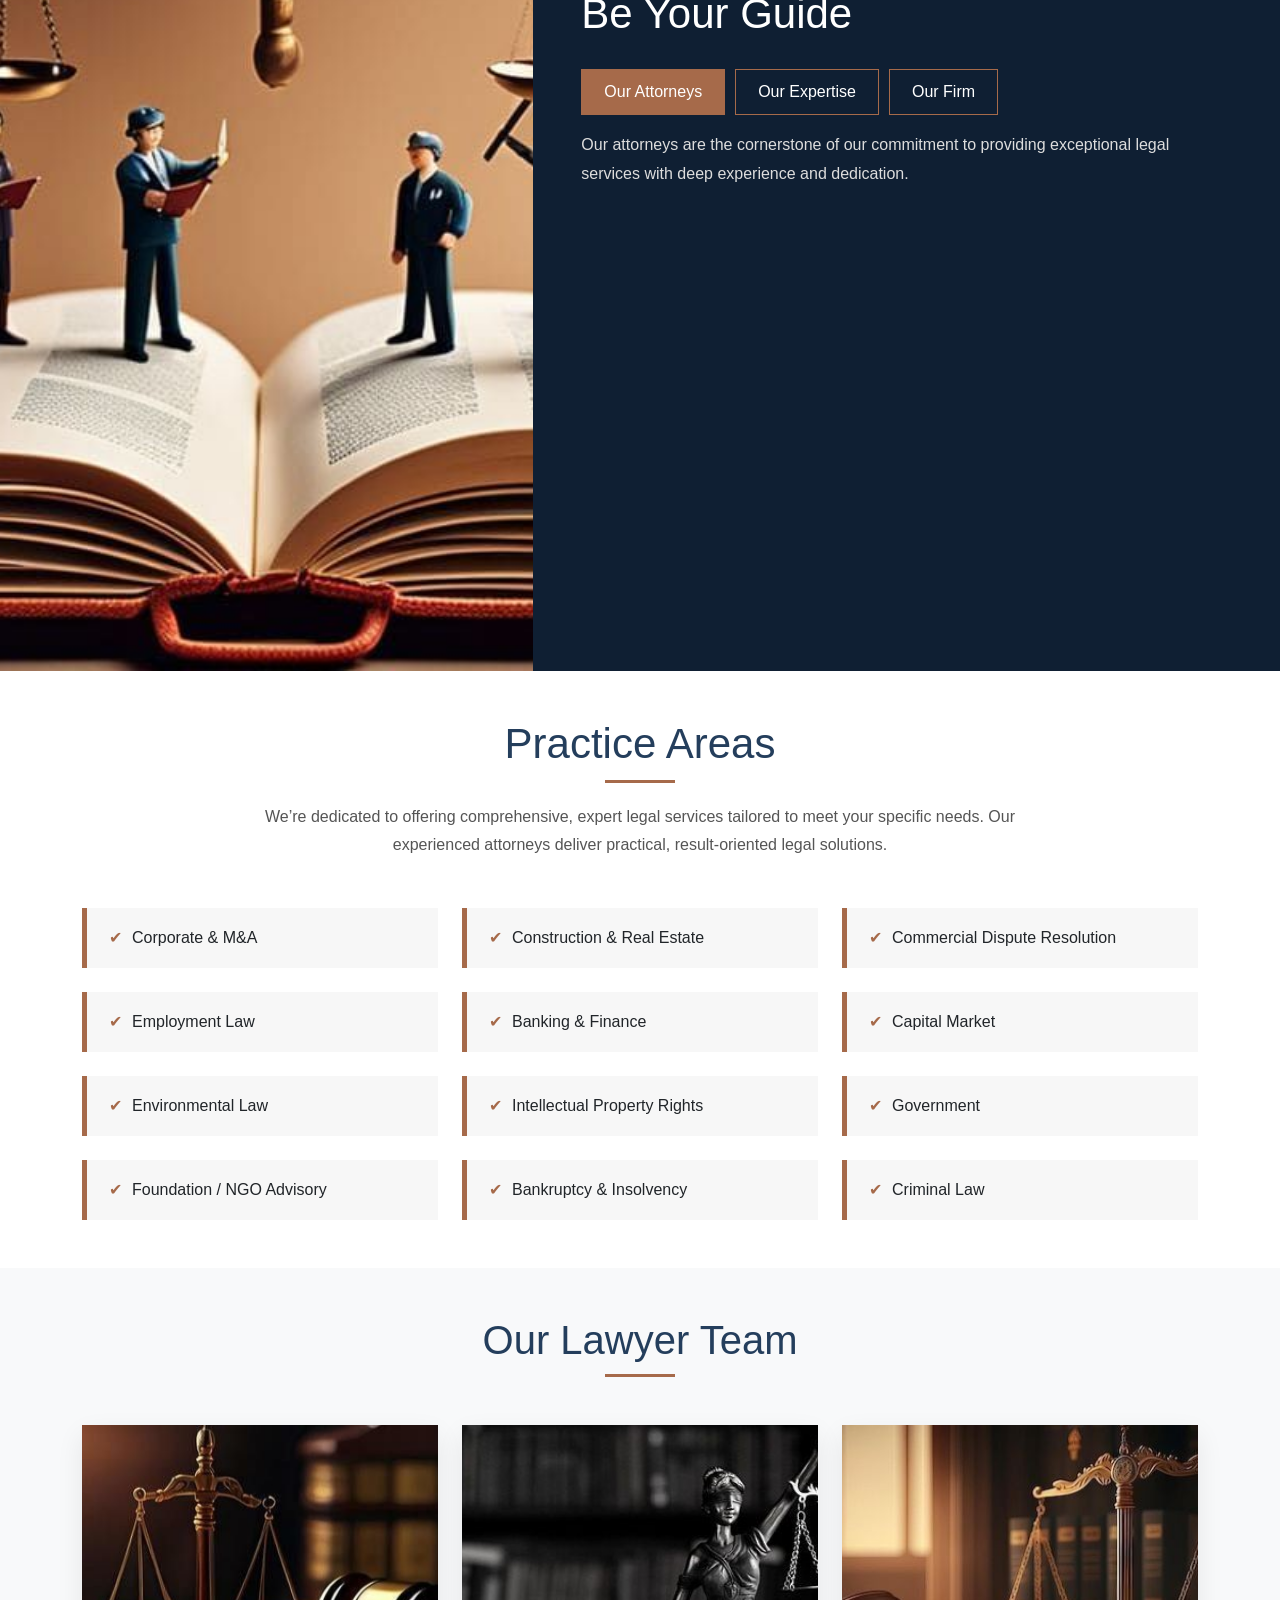
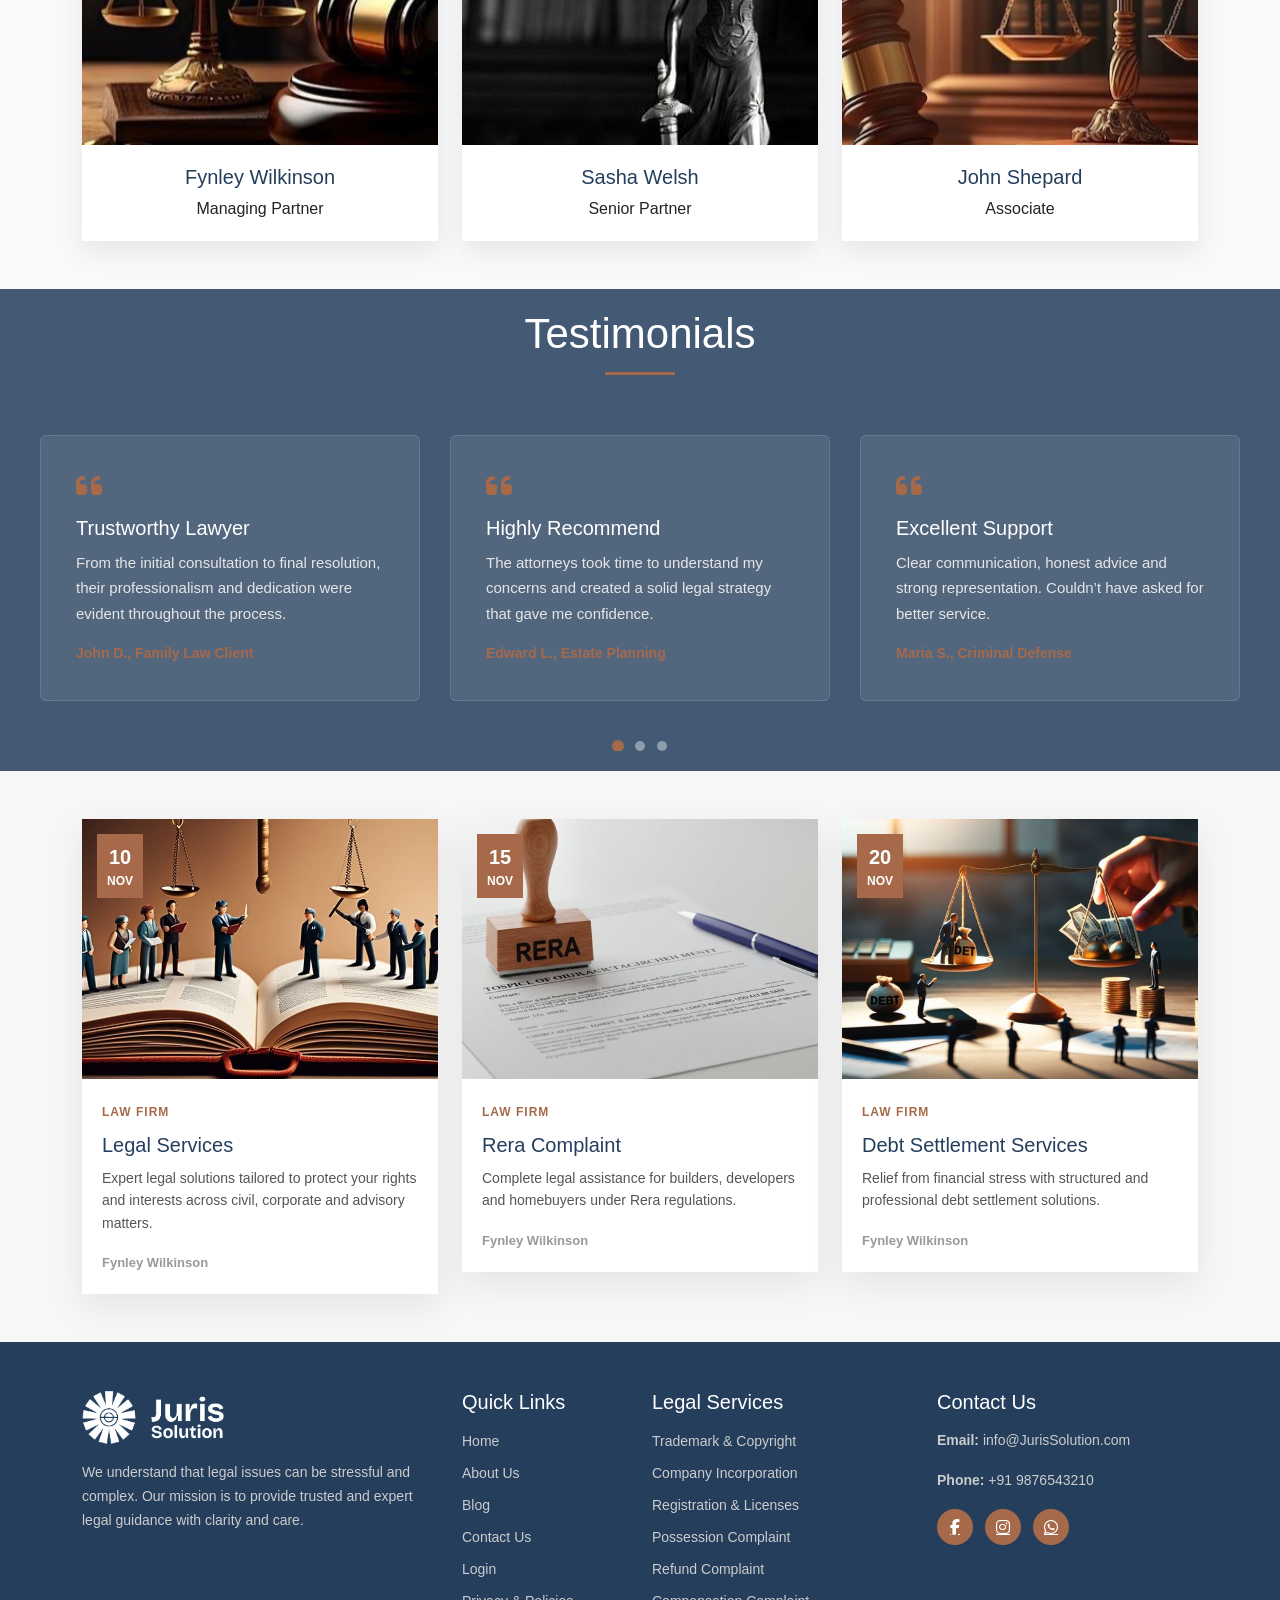
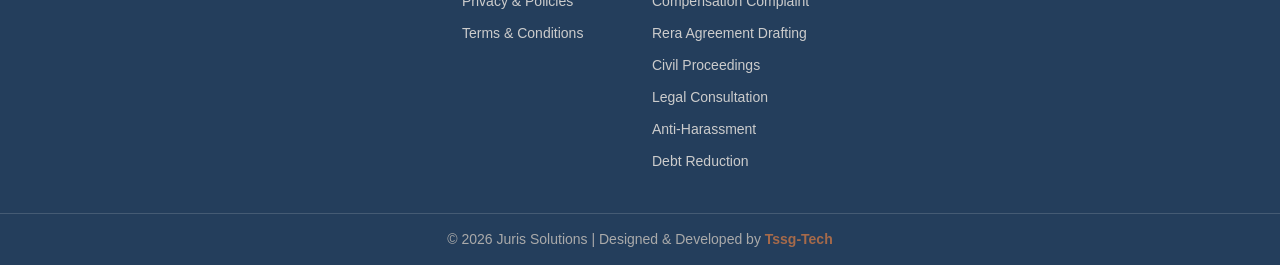
==== commit 2718704a: "dooo" ====
--- a/index.html
+++ b/index.html
@@ -1,557 +1,675 @@
 <!DOCTYPE html>
 <html lang="en">
+
 <head>
-<meta charset="UTF-8">
-<meta name="viewport" content="width=device-width, initial-scale=1.0">
-<title>Law Website</title>
-<link rel="stylesheet" href="css/style.css">
-<link rel="stylesheet" href="https://cdnjs.cloudflare.com/ajax/libs/font-awesome/6.5.0/css/all.min.css">
+  <meta charset="UTF-8">
+  <meta name="viewport" content="width=device-width, initial-scale=1.0">
+  <title>Law Website</title>
+  <link rel="stylesheet" href="css/style.css">
+  <link rel="stylesheet" href="https://cdnjs.cloudflare.com/ajax/libs/font-awesome/6.5.0/css/all.min.css">
+  <link href="https://cdn.jsdelivr.net/npm/bootstrap@5.3.8/dist/css/bootstrap.min.css" rel="stylesheet"
+    integrity="sha384-sRIl4kxILFvY47J16cr9ZwB07vP4J8+LH7qKQnuqkuIAvNWLzeN8tE5YBujZqJLB" crossorigin="anonymous">
 </head>
+
 <body>
 
-<!-- ===== TOP HEADER (DESKTOP ONLY) ===== -->
-<div class="top-header">
-  <div class="social">
-    <i class="fab fa-facebook-f"></i>
-    <i class="fab fa-twitter"></i>
-    <i class="fab fa-instagram"></i>
-  </div>
-  <div class="top-links">
-    <a href="#">Privacy Policy</a>
-    <a href="#">Request Quote</a>
-    <a href="#">FAQ</a>
-  </div>
-</div>
-
-<!-- ===== NAVBAR ===== -->
-<header class="navbar">
-  <div class="nav-container">
-
-    <!-- LOGO IMAGE -->
-    <div class="logo">
-      <img src="images/logo.png" alt="Logo">
-    </div>
-
-    <div class="menu-icon" id="menuIcon">
-      <i class="fas fa-bars"></i>
-    </div>
-
-    <nav class="nav-links" id="navLinks">
-      <div class="close-icon" id="closeIcon">
-        <i class="fas fa-times"></i>
-      </div>
-
-      <a href="#">Home</a>
-      <a href="#">About Us</a>
-
-      <!-- DROPDOWN -->
-      <div class="dropdown">
-      <button class="dropdown-toggle">
-        Legal Services <i class="fas fa-angle-down"></i>
+  <!-- ===== TOP HEADER (DESKTOP ONLY) ===== -->
+  <section class="topestnav d-md-block d-none">
+    <div class="container d-flex justify-content-between align-items-center py-2">
+
+      <!-- Social Icons -->
+      <div class="social">
+        <i class="fab fa-facebook-f me-3"></i>
+        <i class="fab fa-twitter me-3"></i>
+        <i class="fab fa-instagram"></i>
+      </div>
+
+      <!-- Top Links -->
+      <div class="top-links">
+        <a href="#" class="text-white text-decoration-none ms-3">Privacy Policy</a>
+        <!-- <a href="#" class="text-white text-decoration-none ms-3">Request Quote</a> -->
+        <a href="#" class="text-white text-decoration-none ms-3">FAQ</a>
+      </div>
+
+    </div>
+  </section>
+  <!-- ===== NAVBAR ===== -->
+  <nav class="navbar navbar-expand-xl navbar-dark custom-nav sticky-top">
+    <div class="container">
+
+      <!-- Logo -->
+      <a class="navbar-brand" href="index.html">
+        <img src="images/logo.png" height="45">
+      </a>
+
+      <!-- Mobile Toggle -->
+      <button class="navbar-toggler" type="button" data-bs-toggle="collapse" data-bs-target="#mainNav">
+        <span class="navbar-toggler-icon"></span>
       </button>
-        <div class="dropdown-menu">
-          <a href="#">Trademark & Copyright</a>
-          <a href="#">Company Incorporation</a>
-          <a href="#">Registration & Licenses</a>
-        </div>
-      </div>
-
-      <div class="dropdown">
-        <button class="dropdown-toggle">
-          Rera Complaint <i class="fas fa-angle-down"></i>
-        </button>
-        <div class="dropdown-menu">
-          <a href="#">Possession Complaint</a>
-          <a href="#">Refund Complaint</a>
-          <a href="#">Compensation Complaint</a>
-          <a href="#">Rera Agreement Drafting</a>
-        </div>
-      </div>
-
-      <div class="dropdown">
-       <button class="dropdown-toggle">
-       Debt Settlement Services <i class="fas fa-angle-down"></i>
-      </button>
-        <div class="dropdown-menu">
-          <a href="#">Civil Proceedings</a>
-          <a href="#">Legal Consultation</a>
-          <a href="#">Anti-Harassment Services</a>
-          <a href="#">Debt Reduction</a>
-        </div>
-      </div>
-
-      <a href="#">Blog</a>
-      <a href="#">Contact Us</a>
-      <a href="#" class="login-btn">Login</a>
-    </nav>
-
-  </div>
-</header>
-
-<!-- ===== BANNER SLIDER ===== -->
-<section class="banner">
-  <div class="slider">
-    <img src="images/banner.jpg" class="slide active">
-    <img src="images/banner1.jpg" class="slide">
-    <img src="images/banner2.jpg" class="slide">
-
-    <span class="arrow left" onclick="prevSlide()">&#10094;</span>
-    <span class="arrow right" onclick="nextSlide()">&#10095;</span>
-  </div>
-</section>
-
-<!-- ===== SERVICES SECTION ===== -->
-<section class="services-section">
-
-    <!-- TOP CONTENT -->
-  <div class="services-intro">
-    <div class="intro-left">
-      <span class="welcome">WELCOME</span>
-      <h2>
-        Reputation.<br>
-        Respect.<br>
-        Result.
-      </h2>
-      <div class="line"></div>
-    </div>
-
-    <div class="intro-right">
-      <p>
-        We understand that legal issues can be some of the most challenging
-        and stressful experiences in life. Whether you are dealing with a
-        complex family matter, facing criminal charges, or navigating business
-        law, our mission is to provide expert legal guidance.
-      </p>
-    </div>
-  </div>
-
-  <div class="services-grid">
-
-    <!-- CARD 1 -->
-    <div class="service-card">
-      <img src="images/Legal Services.jpg" alt="Legal Services">
-      <div class="service-overlay">
-        <h3><i class="fas fa-scale-balanced"></i> Legal Services</h3>
-        <p>Expert legal solutions tailored to protect your rights and interests.</p>
-        <a href="#">Read More</a>
-      </div>
-      <div class="service-title">Legal Services</div>
-    </div>
-
-    <!-- CARD 2 -->
-    <div class="service-card">
-      <img src="images/RERA Compliance.jpg" alt="RERA Compliance">
-      <div class="service-overlay">
-        <h3><i class="fas fa-building"></i> Rera Complaint</h3>
-        <p>Complete Rera support for buyers, builders & developers.</p>
-        <a href="#">Read More</a>
-      </div>
-      <div class="service-title">Rera Complaint</div>
-    </div>
-
-    <!-- CARD 3 -->
-    <div class="service-card">
-      <img src="images/Debt Settlement Services.jpg" alt="Debt Settlement">
-      <div class="service-overlay">
-        <h3><i class="fas fa-hand-holding-dollar"></i> Debt Settlement Services</h3>
-        <p>Relief from financial stress with professional debt solutions.</p>
-        <a href="#">Read More</a>
-      </div>
-      <div class="service-title">Debt Settlement Services</div>
-    </div>
-
-  </div>
-</section>
-
-<!-- ===== EXPERIENCE SECTION ===== -->
-<section class="experience-section">
-
-  <!-- LEFT IMAGE -->
-  <div class="experience-image">
-    <img src="images/Legal Services.jpg" alt="Legal Services">
-  </div>
-
-  <!-- RIGHT CONTENT -->
-  <div class="experience-content">
-    <span class="exp-label">EXPERIENCES</span>
-    <h2>Let Our Experience<br>Be Your Guide</h2>
-
-    <!-- TABS -->
-    <div class="exp-tabs">
-      <button class="tab-btn active" data-tab="tab1">Our Attorneys</button>
-      <button class="tab-btn" data-tab="tab2">Our Expertise</button>
-      <button class="tab-btn" data-tab="tab3">Our Firm</button>
-    </div>
-
-    <!-- TAB CONTENT -->
-    <div class="tab-content active" id="tab1">
-      <p>
-        Our attorneys are the cornerstone of our commitment to providing
-        exceptional legal services. Each member brings deep experience,
-        specialized knowledge, and dedication to achieving the best outcomes.
-      </p>
-    </div>
-
-    <div class="tab-content" id="tab2">
-      <p>
-        We specialize in civil litigation, corporate law, Rera Complaint,
-        debt settlement, and advisory services with a strategic approach.
-      </p>
-    </div>
-
-    <div class="tab-content" id="tab3">
-      <p>
-        Our firm is built on trust, integrity, and results. We believe in
-        transparent communication and long-term client relationships.
-      </p>
-    </div>
-  </div>
-</section>
-
-<!-- ===== PRACTICE SECTION ===== -->
-<section class="practice-area">
-  <div class="practice-container">
-
-    <div class="practice-heading">
-      <h2>Practice Areas</h2>
-      <span class="practice-line"></span>
-      <p>
-        We’re dedicated to offering comprehensive, expert legal services tailored
-        to meet your specific needs. Our experienced attorneys deliver practical,
-        result-oriented legal solutions.
-      </p>
-    </div>
-
-    <div class="practice-grid">
-
-      <div class="practice-item">Corporate & M&A</div>
-      <div class="practice-item">Construction & Real Estate</div>
-      <div class="practice-item">Commercial Dispute Resolution</div>
-      <div class="practice-item">Employment Law</div>
-
-      <div class="practice-item">Banking & Finance</div>
-      <div class="practice-item">Capital Market</div>
-      <div class="practice-item">Environmental Law</div>
-      <div class="practice-item">Intellectual Property Rights</div>
-
-      <div class="practice-item">Government</div>
-      <div class="practice-item">Foundation / NGO Advisory</div>
-      <div class="practice-item">Bankruptcy & Insolvency</div>
-      <div class="practice-item">Criminal Law</div>
-
-    </div>
-  </div>
-</section>
-
-<!-- ===== LAWYER TEAM SECTION ===== -->
-<section class="team-section">
-  <div class="team-container">
-
-    <div class="team-heading">
-      <h2>Our Lawyer Team</h2>
-      <span class="team-line"></span>
-    </div>
-
-    <div class="team-grid">
-
-      <!-- TEAM MEMBER 1 -->
-      <div class="team-card">
-        <div class="team-img">
-          <img src="images/banner1.jpg" alt="Fynley Wilkinson">
-          <div class="team-social">
+
+      <!-- Menu -->
+      <div class="collapse navbar-collapse" id="mainNav">
+        <ul class="navbar-nav ms-auto align-items-lg-center gap-lg-3">
+
+          <li class="nav-item">
+            <a class="nav-link" href="index.html">Home</a>
+          </li>
+
+          <li class="nav-item">
+            <a class="nav-link" href="about.html">About Us</a>
+          </li>
+
+          <!-- Legal Services -->
+          <li class="nav-item dropdown">
+            <a class="nav-link dropdown-toggle" href="#" data-bs-toggle="dropdown">
+              Legal Services
+            </a>
+            <ul class="dropdown-menu">
+              <li><a class="dropdown-item" href="#">Trademark & Copyright</a></li>
+              <li><a class="dropdown-item" href="#">Company Incorporation</a></li>
+              <li><a class="dropdown-item" href="#">Registration & Licenses</a></li>
+            </ul>
+          </li>
+
+          <!-- RERA -->
+          <li class="nav-item dropdown">
+            <a class="nav-link dropdown-toggle" href="#" data-bs-toggle="dropdown">
+              Rera Complaint
+            </a>
+            <ul class="dropdown-menu">
+              <li><a class="dropdown-item" href="#">Possession Complaint</a></li>
+              <li><a class="dropdown-item" href="#">Refund Complaint</a></li>
+              <li><a class="dropdown-item" href="#">Compensation Complaint</a></li>
+              <li><a class="dropdown-item" href="#">Rera Agreement Drafting</a></li>
+            </ul>
+          </li>
+
+          <!-- Debt Services -->
+          <li class="nav-item dropdown">
+            <a class="nav-link dropdown-toggle" href="#" data-bs-toggle="dropdown">
+              Debt Settlement
+            </a>
+            <ul class="dropdown-menu">
+              <li><a class="dropdown-item" href="#">Civil Proceedings</a></li>
+              <li><a class="dropdown-item" href="#">Legal Consultation</a></li>
+              <li><a class="dropdown-item" href="#">Anti-Harassment</a></li>
+              <li><a class="dropdown-item" href="#">Debt Reduction</a></li>
+            </ul>
+          </li>
+
+          <li class="nav-item">
+            <a class="nav-link" href="blogs.html">Blog</a>
+          </li>
+
+          <li class="nav-item">
+            <a class="nav-link" href="contact.html">Contact</a>
+          </li>
+
+          <li class="nav-item">
+            <a class="btn login-btn ms-lg-2" href="login.html">Login</a>
+          </li>
+
+        </ul>
+      </div>
+    </div>
+  </nav>
+
+  <!-- ===== BANNER SLIDER ===== -->
+  <section class="banner">
+    <div class="slider">
+      <img src="images/banner.jpg" class="slide active">
+      <img src="images/banner1.jpg" class="slide">
+      <img src="images/banner2.jpg" class="slide">
+
+      <span class="arrow left" onclick="prevSlide()">&#10094;</span>
+      <span class="arrow right" onclick="nextSlide()">&#10095;</span>
+    </div>
+  </section>
+
+  <!-- ===== SERVICES SECTION ===== -->
+  <section class="services-section py-5">
+    <div class="container">
+      <div class="row d-flex align-items-center justify-content-center ">
+        <div class="col-md-6">
+          <div class="intro-left">
+            <span class="welcome">WELCOME</span>
+            <h2>
+              Reputation.<br>
+              Respect.<br>
+              Result.
+            </h2>
+            <div class="line"></div>
+          </div>
+        </div>
+        <div class="col-md-6 mt-md-0 mt-4">
+          <div class="intro-right">
+            <p>
+              We understand that legal issues can be some of the most challenging
+              and stressful experiences in life. Whether you are dealing with a
+              complex family matter, facing criminal charges, or navigating business
+              law, our mission is to provide expert legal guidance.
+            </p>
+          </div>
+        </div>
+      </div>
+      <div class="row gy-4 mt-4">
+        <div class="col-lg-4">
+          <div class="service-card">
+            <img src="images/Legal Services.jpg" alt="Legal Services">
+            <div class="service-overlay">
+              <h3><i class="fas fa-scale-balanced"></i> Legal Services</h3>
+              <p>Expert legal solutions tailored to protect your rights and interests.</p>
+              <a href="#">Read More</a>
+            </div>
+            <div class="service-title">Legal Services</div>
+          </div>
+        </div>
+        <div class="col-lg-4">
+          <div class="service-card">
+            <img src="images/RERA Compliance.jpg" alt="RERA Compliance">
+            <div class="service-overlay">
+              <h3><i class="fas fa-building"></i> Rera Complaint</h3>
+              <p>Complete Rera support for buyers, builders & developers.</p>
+              <a href="#">Read More</a>
+            </div>
+            <div class="service-title">Rera Complaint</div>
+          </div>
+        </div>
+        <div class="col-lg-4">
+          <div class="service-card">
+            <img src="images/Debt Settlement Services.jpg" alt="Debt Settlement">
+            <div class="service-overlay">
+              <h3><i class="fas fa-hand-holding-dollar"></i> Debt Settlement Services</h3>
+              <p>Relief from financial stress with professional debt solutions.</p>
+              <a href="#">Read More</a>
+            </div>
+            <div class="service-title">Debt Settlement Services</div>
+          </div>
+        </div>
+      </div>
+    </div>
+  </section>
+
+
+  <!-- ===== EXPERIENCE SECTION ===== -->
+
+  <section class="experience-section container-fluid p-0">
+
+    <div class="row g-0">
+
+      <!-- LEFT IMAGE -->
+      <div class="col-lg-5 experience-image d-none d-lg-block">
+        <img src="images/Legal Services.jpg" class="img-fluid w-100 h-100 object-fit-cover">
+      </div>
+
+      <!-- RIGHT CONTENT -->
+      <div class="col-lg-7 experience-content">
+        <div class="m-sm-5 m-3">
+
+          <span class="exp-label">EXPERIENCES</span>
+
+          <h2>Let Our Experience<br>Be Your Guide</h2>
+
+          <!-- TABS -->
+          <ul class="nav exp-tabs " id="expTabs" role="tablist">
+
+            <li class="nav-item">
+              <button class="nav-link active" data-bs-toggle="tab" data-bs-target="#attorneys">
+                Our Attorneys
+              </button>
+            </li>
+
+            <li class="nav-item">
+              <button class="nav-link" data-bs-toggle="tab" data-bs-target="#expertise">
+                Our Expertise
+              </button>
+            </li>
+
+            <li class="nav-item">
+              <button class="nav-link" data-bs-toggle="tab" data-bs-target="#firm">
+                Our Firm
+              </button>
+            </li>
+
+          </ul>
+
+          <!-- TAB CONTENT -->
+          <div class="tab-content mt-3">
+
+            <div class="tab-pane fade show active" id="attorneys">
+              <p>
+                Our attorneys are the cornerstone of our commitment to providing
+                exceptional legal services with deep experience and dedication.
+              </p>
+            </div>
+
+            <div class="tab-pane fade" id="expertise">
+              <p>
+                We specialize in civil litigation, corporate law, Rera Complaint,
+                debt settlement, and advisory services.
+              </p>
+            </div>
+
+            <div class="tab-pane fade" id="firm">
+              <p>
+                Our firm is built on trust, integrity, and results with transparent
+                communication and long-term client relationships.
+              </p>
+            </div>
+
+
+          </div>
+
+        </div>
+      </div>
+    </div>
+  </section>
+
+  <!-- ===== PRACTICE SECTION ===== -->
+
+  <section class="practice-area py-5">
+
+    <div class="container">
+
+      <!-- HEADING -->
+      <div class="practice-heading text-center mb-5">
+
+        <h2>Practice Areas</h2>
+
+        <span class="practice-line"></span>
+
+        <p class="mx-auto">
+          We’re dedicated to offering comprehensive, expert legal services tailored
+          to meet your specific needs. Our experienced attorneys deliver practical,
+          result-oriented legal solutions.
+        </p>
+
+      </div>
+
+      <!-- GRID -->
+      <div class="row g-4">
+
+        <div class="col-lg-4 col-md-6">
+          <div class="practice-item">Corporate & M&A</div>
+        </div>
+
+        <div class="col-lg-4 col-md-6">
+          <div class="practice-item">Construction & Real Estate</div>
+        </div>
+
+        <div class="col-lg-4 col-md-6">
+          <div class="practice-item">Commercial Dispute Resolution</div>
+        </div>
+
+        <div class="col-lg-4 col-md-6">
+          <div class="practice-item">Employment Law</div>
+        </div>
+
+        <div class="col-lg-4 col-md-6">
+          <div class="practice-item">Banking & Finance</div>
+        </div>
+
+        <div class="col-lg-4 col-md-6">
+          <div class="practice-item">Capital Market</div>
+        </div>
+
+        <div class="col-lg-4 col-md-6">
+          <div class="practice-item">Environmental Law</div>
+        </div>
+
+        <div class="col-lg-4 col-md-6">
+          <div class="practice-item">Intellectual Property Rights</div>
+        </div>
+
+        <div class="col-lg-4 col-md-6">
+          <div class="practice-item">Government</div>
+        </div>
+
+        <div class="col-lg-4 col-md-6">
+          <div class="practice-item">Foundation / NGO Advisory</div>
+        </div>
+
+        <div class="col-lg-4 col-md-6">
+          <div class="practice-item">Bankruptcy & Insolvency</div>
+        </div>
+
+        <div class="col-lg-4 col-md-6">
+          <div class="practice-item">Criminal Law</div>
+        </div>
+
+      </div>
+
+    </div>
+
+  </section>
+
+  <!-- ===== LAWYER TEAM SECTION ===== -->
+  <section class="team-section py-5 bg-light">
+    <div class="container">
+
+      <div class="text-center mb-5">
+        <h2 class="section-title">Our Lawyer Team</h2>
+        <span class="section-line"></span>
+      </div>
+
+      <div class="row g-4">
+
+        <div class="col-lg-4 col-md-6">
+          <div class="team-card">
+            <div class="team-img">
+              <img src="images/banner1.jpg" class="img-fluid">
+              <div class="team-social">
+                <a href="#"><i class="fab fa-facebook-f"></i></a>
+                <a href="#"><i class="fab fa-twitter"></i></a>
+                <a href="#"><i class="fab fa-linkedin-in"></i></a>
+              </div>
+            </div>
+            <div class="team-info">
+              <h5>Fynley Wilkinson</h5>
+              <span>Managing Partner</span>
+            </div>
+          </div>
+        </div>
+
+        <div class="col-lg-4 col-md-6">
+          <div class="team-card">
+            <div class="team-img">
+              <img src="images/banner2.jpg" class="img-fluid">
+              <div class="team-social">
+                <a href="#"><i class="fab fa-facebook-f"></i></a>
+                <a href="#"><i class="fab fa-twitter"></i></a>
+                <a href="#"><i class="fab fa-linkedin-in"></i></a>
+              </div>
+            </div>
+            <div class="team-info">
+              <h5>Sasha Welsh</h5>
+              <span>Senior Partner</span>
+            </div>
+          </div>
+        </div>
+
+        <div class="col-lg-4 col-md-6">
+          <div class="team-card">
+            <div class="team-img">
+              <img src="images/banner3.jpg" class="img-fluid">
+              <div class="team-social">
+                <a href="#"><i class="fab fa-facebook-f"></i></a>
+                <a href="#"><i class="fab fa-twitter"></i></a>
+                <a href="#"><i class="fab fa-linkedin-in"></i></a>
+              </div>
+            </div>
+            <div class="team-info">
+              <h5>John Shepard</h5>
+              <span>Associate</span>
+            </div>
+          </div>
+        </div>
+
+      </div>
+    </div>
+  </section>
+
+  <!-- ===== TESTIMONIALS SECTION ===== -->
+  <section class="testimonials-section">
+    <div class="testimonials-container">
+
+      <div class="testimonials-heading">
+        <h2>Testimonials</h2>
+        <span class="test-line"></span>
+      </div>
+
+      <div class="testimonial-slider">
+
+        <div class="testimonial-track">
+
+          <!-- TESTIMONIAL 1 -->
+          <div class="testimonial-card">
+            <i class="fas fa-quote-left"></i>
+            <h4>Trustworthy Lawyer</h4>
+            <p>
+              From the initial consultation to final resolution, their professionalism
+              and dedication were evident throughout the process.
+            </p>
+            <span>John D., Family Law Client</span>
+          </div>
+
+          <!-- TESTIMONIAL 2 -->
+          <div class="testimonial-card">
+            <i class="fas fa-quote-left"></i>
+            <h4>Highly Recommend</h4>
+            <p>
+              The attorneys took time to understand my concerns and created a solid
+              legal strategy that gave me confidence.
+            </p>
+            <span>Edward L., Estate Planning</span>
+          </div>
+
+          <!-- TESTIMONIAL 3 -->
+          <div class="testimonial-card">
+            <i class="fas fa-quote-left"></i>
+            <h4>Excellent Support</h4>
+            <p>
+              Clear communication, honest advice and strong representation.
+              Couldn’t have asked for better service.
+            </p>
+            <span>Maria S., Criminal Defense</span>
+          </div>
+
+          <!-- TESTIMONIAL 4 -->
+          <div class="testimonial-card">
+            <i class="fas fa-quote-left"></i>
+            <h4>Professional Team</h4>
+            <p>
+              Their legal expertise helped me navigate a complex matter smoothly
+              and efficiently.
+            </p>
+            <span>Alex R., Personal Injury</span>
+          </div>
+
+          <!-- TESTIMONIAL 5 -->
+          <div class="testimonial-card">
+            <i class="fas fa-quote-left"></i>
+            <h4>Very Reliable</h4>
+            <p>
+              I always felt informed and supported. The team truly cares about
+              client outcomes.
+            </p>
+            <span>Neha K., Corporate Client</span>
+          </div>
+
+          <!-- TESTIMONIAL 6 -->
+          <div class="testimonial-card">
+            <i class="fas fa-quote-left"></i>
+            <h4>Strong Legal Knowledge</h4>
+            <p>
+              Their understanding of Rera laws helped me recover my investment
+              without hassle.
+            </p>
+            <span>Rahul M., Rera Client</span>
+          </div>
+
+          <!-- TESTIMONIAL 7 -->
+          <div class="testimonial-card">
+            <i class="fas fa-quote-left"></i>
+            <h4>Great Experience</h4>
+            <p>
+              Efficient, transparent and result-oriented legal services.
+            </p>
+            <span>Sunita P., Civil Case</span>
+          </div>
+
+          <!-- TESTIMONIAL 8 -->
+          <div class="testimonial-card">
+            <i class="fas fa-quote-left"></i>
+            <h4>Highly Skilled</h4>
+            <p>
+              They handled my case with confidence and professionalism.
+            </p>
+            <span>Amit S., Debt Settlement</span>
+          </div>
+
+          <!-- TESTIMONIAL 9 -->
+          <div class="testimonial-card">
+            <i class="fas fa-quote-left"></i>
+            <h4>Outstanding Service</h4>
+            <p>
+              Their strategic approach made a big difference in my case.
+            </p>
+            <span>Priya R., Legal Advisory</span>
+          </div>
+
+        </div>
+      </div>
+
+      <!-- DOTS -->
+      <div class="testimonial-dots"></div>
+
+    </div>
+  </section>
+
+  <!-- blog section -->
+  <section class="blog-section py-5">
+    <div class="container">
+
+      <div class="row g-4">
+
+        <!-- CARD -->
+        <div class="col-lg-4 col-md-6 col-12">
+          <article class="blog-card">
+            <div class="blog-img">
+              <img src="images/Legal Services.jpg" class="img-fluid" alt="">
+              <span class="blog-date"><strong>10</strong> NOV</span>
+            </div>
+
+            <div class="blog-content">
+              <span class="blog-category">LAW FIRM</span>
+              <h3>Legal Services</h3>
+              <p>
+                Expert legal solutions tailored to protect your rights and interests across civil, corporate and
+                advisory matters.
+              </p>
+              <span class="blog-author">Fynley Wilkinson</span>
+            </div>
+          </article>
+        </div>
+
+        <!-- CARD -->
+        <div class="col-lg-4 col-md-6 col-12">
+          <article class="blog-card">
+            <div class="blog-img">
+              <img src="images/RERA Compliance.jpg" class="img-fluid" alt="">
+              <span class="blog-date"><strong>15</strong> NOV</span>
+            </div>
+
+            <div class="blog-content">
+              <span class="blog-category">LAW FIRM</span>
+              <h3>Rera Complaint</h3>
+              <p>
+                Complete legal assistance for builders, developers and homebuyers under Rera regulations.
+              </p>
+              <span class="blog-author">Fynley Wilkinson</span>
+            </div>
+          </article>
+        </div>
+
+        <!-- CARD -->
+        <div class="col-lg-4 col-md-6 col-12">
+          <article class="blog-card">
+            <div class="blog-img">
+              <img src="images/Debt Settlement Services.jpg" class="img-fluid" alt="">
+              <span class="blog-date"><strong>20</strong> NOV</span>
+            </div>
+
+            <div class="blog-content">
+              <span class="blog-category">LAW FIRM</span>
+              <h3>Debt Settlement Services</h3>
+              <p>
+                Relief from financial stress with structured and professional debt settlement solutions.
+              </p>
+              <span class="blog-author">Fynley Wilkinson</span>
+            </div>
+          </article>
+        </div>
+
+      </div>
+    </div>
+  </section>
+
+  <!-- ===== FOOTER ===== -->
+  <footer class="footer pt-5">
+    <div class="container">
+      <div class="row gy-4">
+
+        <!-- LOGO -->
+        <div class="col-lg-4 col-md-6">
+          <img src="images/logo.png" onclick="location.href='index.html'" class="footer-logo mb-3" alt="Juris Solution">
+          <p>
+            We understand that legal issues can be stressful and complex.
+            Our mission is to provide trusted and expert legal guidance
+            with clarity and care.
+          </p>
+        </div>
+
+        <!-- QUICK LINKS -->
+        <div class="col-lg-2 col-md-6">
+          <h5>Quick Links</h5>
+          <ul class="footer-links">
+            <li><a href="index.html">Home</a></li>
+            <li><a href="about.html">About Us</a></li>
+            <li><a href="blogs.html">Blog</a></li>
+            <li><a href="contact.html">Contact Us</a></li>
+            <li><a href="login.html">Login</a></li>
+            <li><a href="">Privacy & Policies</a></li>
+            <li><a href="">Terms & Conditions</a></li>
+          </ul>
+        </div>
+
+        <!-- SERVICES -->
+        <div class="col-lg-3 col-md-6">
+          <h5>Legal Services</h5>
+          <ul class="footer-links">
+            <li><a href="#">Trademark & Copyright</a></li>
+            <li><a href="#">Company Incorporation</a></li>
+            <li><a href="#">Registration & Licenses</a></li>
+            <li><a href="#">Possession Complaint</a></li>
+            <li><a href="#">Refund Complaint</a></li>
+            <li><a href="#">Compensation Complaint</a></li>
+            <li><a href="#">Rera Agreement Drafting</a></li>
+            <li><a href="#">Civil Proceedings</a></li>
+            <li><a href="#">Legal Consultation</a></li>
+            <li><a href="#">Anti-Harassment</a></li>
+            <li><a href="#">Debt Reduction</a></li>
+          </ul>
+        </div>
+
+        <!-- CONTACT -->
+        <div class="col-lg-3 col-md-6">
+          <h5>Contact Us</h5>
+          <p><strong>Email:</strong> info@JurisSolution.com</p>
+          <p><strong>Phone:</strong> +91 9876543210</p>
+
+          <div class="footer-social">
             <a href="#"><i class="fab fa-facebook-f"></i></a>
-            <a href="#"><i class="fab fa-twitter"></i></a>
-            <a href="#"><i class="fab fa-linkedin-in"></i></a>
-          </div>
-        </div>
-        <div class="team-info">
-          <h3>Fynley Wilkinson</h3>
-          <span>Managing Partner</span>
-        </div>
-      </div>
-
-      <!-- TEAM MEMBER 2 -->
-      <div class="team-card">
-        <div class="team-img">
-          <img src="images/banner2.jpg" alt="Sasha Welsh">
-          <div class="team-social">
-            <a href="#"><i class="fab fa-facebook-f"></i></a>
-            <a href="#"><i class="fab fa-twitter"></i></a>
-            <a href="#"><i class="fab fa-linkedin-in"></i></a>
-          </div>
-        </div>
-        <div class="team-info">
-          <h3>Sasha Welsh</h3>
-          <span>Senior Partner</span>
-        </div>
-      </div>
-
-      <!-- TEAM MEMBER 3 -->
-      <div class="team-card">
-        <div class="team-img">
-          <img src="images/banner3.jpg" alt="John Shepard">
-          <div class="team-social">
-            <a href="#"><i class="fab fa-facebook-f"></i></a>
-            <a href="#"><i class="fab fa-twitter"></i></a>
-            <a href="#"><i class="fab fa-linkedin-in"></i></a>
-          </div>
-        </div>
-        <div class="team-info">
-          <h3>John Shepard</h3>
-          <span>Associate</span>
-        </div>
-      </div>
-
-    </div>
-  </div>
-</section>
-
-<!-- ===== TESTIMONIALS SECTION ===== -->
-<section class="testimonials-section">
-  <div class="testimonials-container">
-
-    <div class="testimonials-heading">
-      <h2>Testimonials</h2>
-      <span class="test-line"></span>
-    </div>
-
-    <div class="testimonial-slider">
-
-      <div class="testimonial-track">
-
-        <!-- TESTIMONIAL 1 -->
-        <div class="testimonial-card">
-          <i class="fas fa-quote-left"></i>
-          <h4>Trustworthy Lawyer</h4>
-          <p>
-            From the initial consultation to final resolution, their professionalism
-            and dedication were evident throughout the process.
-          </p>
-          <span>John D., Family Law Client</span>
-        </div>
-
-        <!-- TESTIMONIAL 2 -->
-        <div class="testimonial-card">
-          <i class="fas fa-quote-left"></i>
-          <h4>Highly Recommend</h4>
-          <p>
-            The attorneys took time to understand my concerns and created a solid
-            legal strategy that gave me confidence.
-          </p>
-          <span>Edward L., Estate Planning</span>
-        </div>
-
-        <!-- TESTIMONIAL 3 -->
-        <div class="testimonial-card">
-          <i class="fas fa-quote-left"></i>
-          <h4>Excellent Support</h4>
-          <p>
-            Clear communication, honest advice and strong representation.
-            Couldn’t have asked for better service.
-          </p>
-          <span>Maria S., Criminal Defense</span>
-        </div>
-
-        <!-- TESTIMONIAL 4 -->
-        <div class="testimonial-card">
-          <i class="fas fa-quote-left"></i>
-          <h4>Professional Team</h4>
-          <p>
-            Their legal expertise helped me navigate a complex matter smoothly
-            and efficiently.
-          </p>
-          <span>Alex R., Personal Injury</span>
-        </div>
-
-        <!-- TESTIMONIAL 5 -->
-        <div class="testimonial-card">
-          <i class="fas fa-quote-left"></i>
-          <h4>Very Reliable</h4>
-          <p>
-            I always felt informed and supported. The team truly cares about
-            client outcomes.
-          </p>
-          <span>Neha K., Corporate Client</span>
-        </div>
-
-        <!-- TESTIMONIAL 6 -->
-        <div class="testimonial-card">
-          <i class="fas fa-quote-left"></i>
-          <h4>Strong Legal Knowledge</h4>
-          <p>
-            Their understanding of Rera laws helped me recover my investment
-            without hassle.
-          </p>
-          <span>Rahul M., Rera Client</span>
-        </div>
-
-        <!-- TESTIMONIAL 7 -->
-        <div class="testimonial-card">
-          <i class="fas fa-quote-left"></i>
-          <h4>Great Experience</h4>
-          <p>
-            Efficient, transparent and result-oriented legal services.
-          </p>
-          <span>Sunita P., Civil Case</span>
-        </div>
-
-        <!-- TESTIMONIAL 8 -->
-        <div class="testimonial-card">
-          <i class="fas fa-quote-left"></i>
-          <h4>Highly Skilled</h4>
-          <p>
-            They handled my case with confidence and professionalism.
-          </p>
-          <span>Amit S., Debt Settlement</span>
-        </div>
-
-        <!-- TESTIMONIAL 9 -->
-        <div class="testimonial-card">
-          <i class="fas fa-quote-left"></i>
-          <h4>Outstanding Service</h4>
-          <p>
-            Their strategic approach made a big difference in my case.
-          </p>
-          <span>Priya R., Legal Advisory</span>
-        </div>
-
-      </div>
-    </div>
-
-    <!-- DOTS -->
-    <div class="testimonial-dots"></div>
-
-  </div>
-</section>
-
-<section class="blog-section">
-  <div class="blog-container">
-
-    <div class="blog-grid">
-
-      <!-- CARD 1 -->
-      <article class="blog-card">
-        <div class="blog-img">
-          <img src="images/Legal Services.jpg" alt="Legal Services">
-          <span class="blog-date">
-            <strong>10</strong> NOV
-          </span>
-        </div>
-
-        <div class="blog-content">
-          <span class="blog-category">LAW FIRM</span>
-          <h3>Legal Services</h3>
-          <p>
-            Expert legal solutions tailored to protect your rights and
-            interests across civil, corporate and advisory matters.
-          </p>
-          <span class="blog-author">Fynley Wilkinson</span>
-        </div>
-      </article>
-
-      <!-- CARD 2 -->
-      <article class="blog-card">
-        <div class="blog-img">
-          <img src="images/RERA Compliance.jpg" alt="RERA Compliance">
-          <span class="blog-date">
-            <strong>15</strong> NOV
-          </span>
-        </div>
-
-        <div class="blog-content">
-          <span class="blog-category">LAW FIRM</span>
-          <h3>Rera Complaint</h3>
-          <p>
-            Complete legal assistance for builders, developers and
-            homebuyers under Rera regulations.
-          </p>
-          <span class="blog-author">Fynley Wilkinson</span>
-        </div>
-      </article>
-
-      <!-- CARD 3 -->
-      <article class="blog-card">
-        <div class="blog-img">
-          <img src="images/Debt Settlement Services.jpg" alt="Debt Settlement">
-          <span class="blog-date">
-            <strong>20</strong> NOV
-          </span>
-        </div>
-
-        <div class="blog-content">
-          <span class="blog-category">LAW FIRM</span>
-          <h3>Debt Settlement Services</h3>
-          <p>
-            Relief from financial stress with structured and
-            professional debt settlement solutions.
-          </p>
-          <span class="blog-author">Fynley Wilkinson</span>
-        </div>
-      </article>
-
-    </div>
-  </div>
-</section>
-
-<!-- ===== FOOTER ===== -->
-<footer class="footer">
-  <div class="footer-container">
-
-    <!-- COLUMN 1 : LOGO + ABOUT -->
-    <div class="footer-col">
-      <img src="images/logo.png" class="footer-logo" alt="Juris Solution">
-      <p>
-        We understand that legal issues can be stressful and complex.
-        Our mission is to provide trusted and expert legal guidance
-        with clarity and care.
-      </p>
-    </div>
-
-    <!-- COLUMN 2 : QUICK LINKS -->
-    <div class="footer-col">
-      <h4>Quick Links</h4>
-      <ul>
-        <li><a href="#">Home</a></li>
-        <li><a href="#">About Us</a></li>
-        <li><a href="#">Blog</a></li>
-        <li><a href="#">Contact Us</a></li>
-      </ul>
-    </div>
-
-    <!-- COLUMN 3 : LEGAL SERVICES -->
-    <div class="footer-col">
-      <h4>Legal Services</h4>
-      <ul>
-        <li><a href="#">Legal Services</a></li>
-        <li><a href="#">RERA Complaint</a></li>
-        <li><a href="#">Debt Settlement</a></li>
-        <li><a href="#">Privacy Policy</a></li>
-      </ul>
-    </div>
-
-    <!-- COLUMN 4 : CONTACT -->
-    <div class="footer-col">
-      <h4>Contact Us</h4>
-      <p><strong>Email:</strong> info@JurisSolution.com</p>
-      <p><strong>Phone:</strong> +91 9876543210</p>
-
-      <div class="footer-social">
-        <a href="#"><i class="fab fa-facebook-f"></i></a>
-        <a href="#"><i class="fab fa-instagram"></i></a>
-        <a href="#"><i class="fab fa-whatsapp"></i></a>
-      </div>
-    </div>
-
-  </div>
-
-  <!-- BOTTOM BAR -->
-  <div class="footer-bottom">
-    © 2026 Juris Solutions | Designed & Developed by
-    <a href="https://tssgtech.com" target="_blank">Tssg-Tech</a>
-  </div>
-</footer>
-
-
-<script src="js/script.js"></script>
+            <a href="#"><i class="fab fa-instagram"></i></a>
+            <a href="#"><i class="fab fa-whatsapp"></i></a>
+          </div>
+        </div>
+
+      </div>
+    </div>
+
+    <!-- BOTTOM -->
+    <div class="footer-bottom mt-4">
+      © 2026 Juris Solutions | Designed & Developed by
+      <a href="https://tssgtech.com" target="_blank">Tssg-Tech</a>
+    </div>
+  </footer>
+
+
+  <script src="js/script.js"></script>
+  <script src="https://cdn.jsdelivr.net/npm/bootstrap@5.3.8/dist/js/bootstrap.bundle.min.js"
+    integrity="sha384-FKyoEForCGlyvwx9Hj09JcYn3nv7wiPVlz7YYwJrWVcXK/BmnVDxM+D2scQbITxI"
+    crossorigin="anonymous"></script>
 </body>
-</html>
+
+</html>
--- a/css/style.css
+++ b/css/style.css
@@ -13,95 +13,36 @@
 }
 
 /* TOP HEADER */
-.top-header{
-  background: var(--gold);
+.topestnav{
   color:#fff;
-  display:flex;
-  justify-content:space-between;
-  padding:8px 40px;
-}
-.top-header i{margin-right:15px;color:var(--white)}
-.top-links a{
-  color:#fff;
-  margin-left:20px;
-  text-decoration:none;
+  background-color: var(--gold);
+}
+
+.top-header i{
+  color: var(--white);
+  cursor: pointer;
 }
 
 /* NAVBAR */
-.navbar{
-  background:var(--blue);
-  position:sticky;
-  top:0;
-  z-index:999;
-}
-.nav-container{
-  display:flex;
-  align-items:center;
-  justify-content:space-between;
-  padding:15px 40px;
-}
-/* LOGO IMAGE */
-.logo img{
-  height:45px;
-}
-
-.nav-links{
-  display:flex;
-  align-items:center;
-  gap:25px;
-  flex-wrap:nowrap;          
-}
-.nav-links a{
-  color:#fff;
-  text-decoration:none;
-}
-.nav-links a,
-.dropdown-toggle{
-  white-space:nowrap;        
-}
+.nav-link{
+  color: rgba(255, 255, 255, 1) !important;
+}
+.custom-nav{
+background:var(--blue);
+}
+
 .login-btn{
-  background:var(--gold);
-  padding:8px 16px;
-  border-radius:4px;
-}
-/* DROPDOWN */
-.dropdown{
-  position:relative;
-  width:auto;                
-}
-
-.dropdown-toggle{
-  color:#fff;
-  cursor:pointer;
-  display:flex;
-  align-items:center;
-  justify-content:space-between;
-  gap:6px;
-}
-
-.dropdown-menu{
-  background:#fff;
-  display:none;
-  flex-direction:column;
-  min-width:220px;
-  position:absolute;
-  top:35px;
-  left:0;
-  z-index:999;
-}
-
-.dropdown-menu a{
-  padding:10px 15px;
-  color:#000;
-  text-decoration:none;
-}
-
-.dropdown-menu a:hover{
-  background:#f2f2f2;
-}
-
-/* MOBILE MENU */
-.menu-icon, .close-icon{display:none;color:#fff;font-size:22px}
+background:var(--gold) !important;
+color:var(--white) !important;
+padding:6px 16px !important;
+border-radius:4px !important;
+}
+
+.login-btn:hover{
+background:var(--gold);
+color:var(--white);
+}
+
 
 /* BANNER */
 .banner{width:100%;overflow:hidden}
@@ -122,149 +63,18 @@
 .left{left:20px}
 .right{right:20px}
 
-/* RESPONSIVE */
-@media(max-width:992px){
-  .top-header{display:none}
-  .menu-icon{display:block}
-  .nav-links{
-    position:fixed;
-    top:0; right:-100%;
-    width:280px;
-    height:100vh;
-    background:var(--blue);
-    flex-direction:column;
-    padding-top:60px;
-    transition:0.3s;
-  }
-  .nav-links.show{right:0}
-  .close-icon{display:block;position:absolute;top:20px;right:20px}
-}
-
-/* DESKTOP HOVER */
-@media(min-width:993px){
-  .dropdown:hover .dropdown-menu{
-    display:flex;
-  }
-}
-
-/* MOBILE DROPDOWN */
-.dropdown.active .dropdown-menu{
-  display:flex;
-}
-
-/* Arrow rotate */
-.dropdown.active .fa-angle-down{
-  transform:rotate(180deg);
-}
-.fa-angle-down{
-  transition:0.3s;
-}
-
-/* MOBILE MENU FIX */
-@media(max-width:992px){
-  .dropdown-menu{
-    position:static;
-    background:#1f3550;
-  }
-  .dropdown-menu a{
-    color:#fff;
-  }
-  .dropdown{
-    width:100%;           
-  }
-}
-/* NAV LINKS MOBILE */
-@media(max-width:992px){
-  .nav-links{
-    align-items:flex-start;
-  }
-
-  .nav-links a,
-  .dropdown-toggle{
-    width:100%;
-    padding:12px 25px;
-  }
-
-  /* DROPDOWN */
-  .dropdown{
-    width:100%;
-  }
-
-  .dropdown-toggle{
-    background:none;
-    border:none;
-    color:#fff;
-    font-size:16px;
-    display:flex;
-    align-items:center;
-    justify-content:space-between; /* arrow paas rahe */
-    cursor:pointer;
-  }
-
-  .dropdown-menu{
-    position:static;
-    background:#1f3550;
-    width:100%;
-    display:none;
-  }
-
-  .dropdown-menu a{
-    padding:10px 40px;
-    color:#fff;
-    display:block;
-  }
-
-  .dropdown.active .dropdown-menu{
-    display:block;
-  }
-}
-@media(min-width:993px){
-  .dropdown:hover .dropdown-menu{
-    display:flex;
-  }
-  .dropdown-menu{
-    display:none;
-    flex-direction:column;
-  }
-}
-@media(min-width:993px){
-
-  .dropdown-toggle{
-    background:transparent;
-    border:none;
-    color:#fff;
-    font-size:16px;
-    padding:0;
-    cursor:pointer;
-    appearance:none;
-    -webkit-appearance:none;
-    -moz-appearance:none;
-    display:flex;
-    align-items:center;
-    gap:6px;
-  }
-
-  .dropdown-toggle:focus{
-    outline:none;
-    box-shadow:none;
-  }
-}
 
 /* ===== SERVICES SECTION ===== */
+.intro-left h2{
+  font-size:48px;
+  line-height:1.2;
+  margin:15px 0 20px;
+}
 .services-section{
   background:var(--blue);
-  padding:40px 40px;
-}
-
-.services-grid{
-  max-width:1200px;
-  margin:-120px auto 0; 
-  display:grid;
-  grid-template-columns:repeat(3,1fr);
-  gap:30px;
-  position:relative;
-  z-index:2;
-}
+  color: var(--white);
+}
+
 
 /* CARD */
 .service-card{
@@ -339,15 +149,6 @@
   border-radius:4px;
 }
 
-.services-intro{
-  display:grid;
-  grid-template-columns:1fr 1.2fr;
-  gap:60px;
-  max-width:1200px;
-  margin:auto;
-  color:#fff;
-  padding-bottom:140px; 
-}
 
 .welcome{
   color:#A66A4A;
@@ -356,12 +157,6 @@
   font-weight:600;
 }
 
-.services-intro h2{
-  font-size:48px;
-  line-height:1.2;
-  margin:15px 0 20px;
-}
-
 .line{
   width:60px;
   height:3px;
@@ -377,13 +172,8 @@
 /* ===== RESPONSIVE ===== */
 /* TABLET */
 @media (max-width: 992px){
-
-  .services-grid{
-    display: grid;
-    grid-template-columns: repeat(3, 1fr);
-    gap: 20px;
-    margin-top: -60px;
-    background: transparent;
+.service-overlay{
+  justify-content: start;
   }
 
   .service-card{
@@ -397,27 +187,6 @@
 
 /* ===== MOBILE FIX ===== */
 @media (max-width: 576px){
-
-  .services-section{
-    padding: 30px 15px;
-  }
-
-  .services-intro{
-    grid-template-columns: 1fr;
-    gap: 25px;
-    padding-bottom: 40px;
-    text-align: left;
-  }
-
-  .services-intro h2{
-    font-size: 34px;
-  }
-
-  .services-grid{
-    grid-template-columns: 1fr;
-    gap: 20px;
-    margin-top: 0;
-  }
 
   .service-card{
     border-radius: 6px;
@@ -454,393 +223,171 @@
 }
 /* ===== EXPERIENCE SECTION ===== */
 .experience-section{
-  display:flex;
-  min-height:100vh;
-  background:#0f1f33;
-  color:#fff;
-}
-
-/* LEFT IMAGE */
+background:#0f1f33;
+color:#fff;
+}
+
 .experience-image{
-  width:45%;
-  position:sticky;
-  top:80px; /* navbar height */
-  height:calc(100vh - 80px);
-  overflow:hidden;
+position:sticky;
+top:80px;
+height:calc(100vh - 80px);
+overflow:hidden;
 }
 
 .experience-image img{
-  width:100%;
-  height:100%;
-  object-fit:cover;
-}
-
-/* RIGHT CONTENT */
-.experience-content{
-  width:55%;
-  padding:50px 50px;
+object-fit:cover;
+height:100%;
 }
 
 .exp-label{
-  color:#A66A4A;
-  letter-spacing:2px;
-  font-size:14px;
-  font-weight:600;
+color:#A66A4A;
+letter-spacing:2px;
+font-size:14px;
+font-weight:600;
 }
 
 .experience-content h2{
-  font-size:42px;
-  line-height:1.2;
-  margin:15px 0 30px;
-}
-
-/* TABS */
+font-size:42px;
+margin:15px 0 30px;
+}
+
+.exp-tabs .nav-link{
+border:1px solid #A66A4A;
+color:#fff;
+margin-right:10px;
+padding:10px 22px;
+}
+
+.exp-tabs .nav-link.active,
+.exp-tabs .nav-link:hover{
+background:#A66A4A;
+color:#fff;
+}
+
+.tab-content p{
+color:#ddd;
+line-height:1.8;
+max-width:600px;
+}
+
+@media(max-width:576px){
+.experience-content h2{
+font-size:30px;
+}
 .exp-tabs{
-  display:flex;
-  gap:15px;
-  margin-bottom:25px;
-}
-
-.tab-btn{
-  background:transparent;
-  border:1px solid #A66A4A;
-  color:#fff;
-  padding:10px 22px;
-  cursor:pointer;
-  transition:.3s;
-}
-
-.tab-btn.active,
-.tab-btn:hover{
-  background:#A66A4A;
-}
-
-/* TAB CONTENT */
-.tab-content{
-  display:none;
-  max-width:600px;
-}
-
-.tab-content.active{
-  display:block;
-}
-
-.tab-content p{
-  font-size:16px;
-  line-height:1.8;
-  color:#ddd;
-}
-
-/* ===== TABLET ===== */
-@media(max-width:992px){
-.experience-section{
-  display:flex;
-  min-height:100vh;
-  background:#0f1f33;
-  color:#fff;
-}
-
-.experience-image{
-  width:45%;
-  position:sticky;
-  top:80px;
-  height:calc(100vh - 80px);
-}
-
-.experience-content{
-  width:55%;
-  padding:40px 40px;
-}
-}
-
-/* ===== MOBILE ONLY ===== */
-@media(max-width:576px){
-
-  .experience-section{
-    flex-direction:column;
-  }
-
-  .experience-image{
-    display:none;
-  }
-
-  .experience-content{
-    width:100%;
-    padding:20px 20px;
-  }
-
-  .experience-content h2{
-    font-size:32px;
-  }
-
-  .exp-tabs{
-    flex-direction:column;
-  }
-
-  .tab-btn{
-    width:100%;
-    text-align:left;
-  }
-}
+flex-direction:column;
+row-gap: 1rem;
+}
+}
+
 
 /* ===== PRACTICE AREA SECTION ===== */
 .practice-area{
-  background:#ffffff;
-  padding:20px 20px;
-}
-
-.practice-container{
-  max-width:1200px;
-  margin:auto;
-}
-
-/* HEADING */
-.practice-heading{
-  text-align:center;
-  margin-bottom:60px;
+background:#fff;
 }
 
 .practice-heading h2{
-  font-size:42px;
-  color:var(--blue);
-  margin-bottom:12px;
+font-size:42px;
+color:var(--blue);
+margin-bottom:10px;
 }
 
 .practice-line{
-  width:70px;
-  height:3px;
-  background:var(--gold);
-  display:block;
-  margin:0 auto 18px;
+width:70px;
+height:3px;
+background:var(--gold);
+display:block;
+margin:10px auto 20px;
 }
 
 .practice-heading p{
-  max-width:750px;
-  margin:auto;
-  font-size:16px;
-  line-height:1.8;
-  color:#555;
-}
-
-/* GRID */
-.practice-grid{
-  display:grid;
-  grid-template-columns:repeat(3,1fr);
-  gap:22px;
-}
-
-/* ITEM */
+max-width:750px;
+color:#555;
+line-height:1.8;
+}
+
 .practice-item{
-  background:#f7f7f7;
-  border-left:5px solid var(--gold);
-  padding:18px 22px;
-  font-size:16px;
-  color:#222;
-  font-weight:500;
-  display:flex;
-  align-items:center;
-  gap:10px;
-  transition:0.3s;
-  cursor:pointer;
+background:#f7f7f7;
+border-left:5px solid var(--gold);
+padding:18px 22px;
+font-weight:500;
+display:flex;
+align-items:center;
+gap:10px;
+cursor:pointer;
+transition:.3s;
 }
 
 .practice-item::before{
-  content:"✔";
-  color:var(--gold);
-  font-size:16px;
+content:"✔";
+color:var(--gold);
 }
 
 .practice-item:hover{
-  background:var(--blue);
-  color:#fff;
-  transform:translateY(-4px);
+background:var(--blue);
+color:#fff;
+transform:translateY(-4px);
 }
 
 .practice-item:hover::before{
-  color:#fff;
-}
-
-/* ===== TABLET ===== */
-@media(max-width:992px){
-  .practice-area{
-    padding:20px 20px;
-  }
-
-  .practice-heading h2{
-    font-size:36px;
-  }
-
-  .practice-grid{
-    grid-template-columns:repeat(2,1fr);
-  }
-}
-
-/* ===== MOBILE ===== */
-@media(max-width:576px){
-  .practice-area{
-    padding:18px 18px;
-  }
-
-  .practice-heading{
-    text-align:left;
-  }
-
-  .practice-heading h2{
-    font-size:30px;
-  }
-
-  .practice-line{
-    margin-left:0;
-  }
-
-  .practice-grid{
-    grid-template-columns:1fr;
-  }
-
-  .practice-item{
-    font-size:15px;
-    padding:16px 18px;
-  }
-}
+color:#fff;
+}
+
 
 /* ===== LAWYER TEAM SECTION ===== */
-.team-section{
-  background:#f7f7f7;
-  padding:20px 20px;
-}
-
-.team-container{
-  max-width:1200px;
-  margin:auto;
-}
-
-.team-heading{
-  text-align:center;
-  margin-bottom:60px;
-}
-
-.team-heading h2{
-  font-size:42px;
-  color:var(--blue);
-  margin-bottom:10px;
-}
-
-.team-line{
-  width:70px;
-  height:3px;
-  background:var(--gold);
-  display:block;
-  margin:auto;
-}
-
-/* GRID */
-.team-grid{
-  display:grid;
-  grid-template-columns:repeat(3,1fr);
-  gap:30px;
-}
-
-/* CARD */
+.section-title{
+font-size:40px;
+color:var(--blue);
+}
+
+.section-line{
+width:70px;
+height:3px;
+background:var(--gold);
+display:block;
+margin:10px auto 0;
+}
+
+/* TEAM */
 .team-card{
-  background:#fff;
-  overflow:hidden;
-  box-shadow:0 10px 30px rgba(0,0,0,0.08);
-  transition:.4s;
-}
-
-.team-card:hover{
-  transform:translateY(-8px);
-}
-
-/* IMAGE */
-.team-img{
-  position:relative;
-  overflow:hidden;
-}
-
-.team-img img{
-  width:100%;
-  height:360px;
-  object-fit:cover;
-  transition:.5s;
-}
-
-.team-card:hover img{
-  transform:scale(1.08);
-}
-
-/* SOCIAL */
+background:#fff;
+box-shadow:0 10px 25px rgba(0,0,0,.08);
+overflow:hidden;
+transition:.3s;
+}
+.team-card:hover{transform:translateY(-8px)}
+
+.team-img{position:relative}
+
+.team-img img{height:320px;object-fit:cover;width:100%}
+
 .team-social{
-  position:absolute;
-  bottom:-60px;
-  left:0;
-  width:100%;
-  background:var(--gold);
-  display:flex;
-  justify-content:center;
-  gap:20px;
-  padding:15px 0;
-  transition:.4s;
-}
-
-.team-card:hover .team-social{
-  bottom:0;
-}
-
-.team-social a{
-  color:#fff;
-  font-size:16px;
-}
-
-/* INFO */
-.team-info{
-  text-align:center;
-  padding:22px;
-}
-
-.team-info h3{
-  font-size:20px;
-  color:var(--blue);
-  margin-bottom:6px;
-}
-
-.team-info span{
-  font-size:14px;
-  color:#777;
-}
-
-/* ===== TABLET ===== */
-@media(max-width:992px){
-  .team-grid{
-    grid-template-columns:repeat(3,1fr);
-  }
-
-  .team-img img{
-    height:220px;
-  }
-}
-
-/* ===== MOBILE ===== */
-@media(max-width:576px){
-  .team-section{
-    padding:20px 15px;
-  }
-
-  .team-heading{
-    text-align:left;
-  }
-
-  .team-line{
-    margin-left:0;
-  }
-
-  .team-grid{
-    grid-template-columns:1fr;
-  }
-
-  .team-img img{
-    height:260px;
-  }
+position:absolute;
+opacity: 0;
+visibility: hidden;
+bottom:-60px;
+left:0;
+width:100%;
+background:var(--gold);
+display:flex;
+justify-content:center;
+gap:20px;
+padding:12px 0;
+transition:  all 0.3s;
+
+}
+
+.team-card:hover .team-social{bottom:0;
+opacity: 1;
+visibility: visible;
+}
+
+.team-social a{color:#fff}
+
+.team-info{text-align:center;padding:20px}
+
+.team-info h5{
+  color: #243E5C;
 }
 
 /* ===== TESTIMONIALS SECTION ===== */
@@ -1007,266 +554,515 @@
 }
 
 /* ===== BLOG SECTION ===== */
-.blog-section{
-  background:#f7f7f7;
-  padding:60px 20px;
-}
-
-.blog-container{
-  max-width:1200px;
-  margin:auto;
-}
-
-/* GRID */
-.blog-grid{
-  display:grid;
-  grid-template-columns:repeat(3,1fr);
-  gap:30px;
-}
-
-/* CARD */
+.blog-section{background:#f7f7f7}
+
 .blog-card{
-  background:#fff;
-  box-shadow:0 12px 35px rgba(0,0,0,0.08);
-  transition:0.4s;
-  overflow:hidden;
-}
-
-.blog-card:hover{
-  transform:translateY(-8px);
-}
-
-/* IMAGE */
-.blog-img{
-  position:relative;
-  overflow:hidden;
-}
+background:#fff;
+box-shadow:0 12px 35px rgba(0,0,0,.08);
+overflow:hidden;
+transition:.3s
+}
+.blog-card:hover{transform:translateY(-8px)}
+
+.blog-img{position:relative;overflow:hidden}
 
 .blog-img img{
-  width:100%;
-  height:260px;
-  object-fit:cover;
-  transition:0.6s;
-}
-
-.blog-card:hover img{
-  transform:scale(1.08);
-}
-
-/* DATE BADGE */
+width:100%;
+height:260px;
+object-fit:cover;
+transition:.5s
+}
+.blog-card:hover img{transform:scale(1.08)}
+
 .blog-date{
-  position:absolute;
-  top:15px;
-  left:15px;
-  background:var(--gold);
-  color:#fff;
-  padding:10px 12px;
-  text-align:center;
-  font-size:12px;
-  font-weight:600;
-}
-
-.blog-date strong{
-  display:block;
-  font-size:22px;
-  line-height:1;
-}
-
-/* CONTENT */
-.blog-content{
-  padding:25px;
-}
+position:absolute;
+top:15px;
+left:15px;
+background:var(--gold);
+color:#fff;
+padding:8px 10px;
+text-align:center;
+font-size:12px;
+font-weight:600
+}
+.blog-date strong{display:block;font-size:20px}
+
+.blog-content{padding:20px}
 
 .blog-category{
-  font-size:12px;
-  color:var(--gold);
-  letter-spacing:1.5px;
-  font-weight:600;
+font-size:12px;
+color:var(--gold);
+letter-spacing:1px;
+font-weight:600
 }
 
 .blog-content h3{
-  font-size:22px;
-  color:var(--blue);
-  margin:12px 0 14px;
+font-size:20px;
+color:var(--blue);
+margin:10px 0
 }
 
 .blog-content p{
-  font-size:15px;
-  line-height:1.7;
-  color:#555;
-  margin-bottom:18px;
+font-size:14px;
+color:#555;
+line-height:1.6
 }
 
 .blog-author{
-  font-size:13px;
-  letter-spacing:1px;
-  color:#999;
-  font-weight:600;
-}
-
-/* ===== TABLET ===== */
-@media(max-width:992px){
-  .blog-section{
-    padding:40px 15px;
-  }
-
-  .blog-grid{
-    grid-template-columns: repeat(3, 1fr); 
-    gap:20px; 
-  }
-
-  .blog-img img{
-    height:200px; 
-  }
-
-  .blog-content{
-    padding:5px; 
-  }
-
-  .blog-content h3{
-    font-size:20px;
-  }
-
-  .blog-content p{
-    font-size:14px;
-    line-height:1.6;
-  }
-
-  .blog-date{
-    padding:8px 10px;
-  }
-
-  .blog-date strong{
-    font-size:18px;
-  }
-}
-
-/* ===== MOBILE ===== */
-@media(max-width:576px){
- .blog-grid{
-    grid-template-columns: repeat(1, 1fr); 
-    gap:20px; 
-  }
-
-  .blog-content h3{
-    font-size:20px;
-  }
-}
-.footer {
-  background:#0f1f33;
-  color:#ccc;
-  padding-top:50px;
-  font-family:Arial, sans-serif;
-}
-
-.footer-container {
-  max-width:1200px;
-  margin:auto;
-  padding:0 20px;
-  display:grid;
-  grid-template-columns: repeat(4, 1fr);
-  gap:35px;
-}
-
-/* LOGO */
-.footer-logo {
-  height:55px;
-  margin-bottom:15px;
-}
-
-/* HEADINGS */
-.footer-col h4 {
-  color:#fff;
-  margin-bottom:15px;
-  font-size:18px;
-}
-
-/* TEXT */
-.footer-col p {
-  font-size:14.5px;
-  line-height:1.7;
-}
-
-/* LINKS */
-.footer-col ul {
-  list-style:none;
-  padding:0;
-}
-
-.footer-col ul li {
-  margin-bottom:10px;
-}
-
-.footer-col ul li a {
-  color:#ccc;
-  text-decoration:none;
-  font-size:14.5px;
-  transition:0.3s;
-}
-
-.footer-col ul li a:hover {
-  color:#d4af37;
-}
-
-/* SOCIAL */
-.footer-social {
-  margin-top: 15px;
-  display: flex;
-  gap: 12px;
-}
-
-.footer-social a {
-  width: 36px;
-  height: 36px;
-  background: #d4af37;
-  color: #fff;
+font-size:13px;
+color:#999;
+font-weight:600
+}
+
+/* footer section */
+.footer{
+background:var(--blue);
+color:#ccc;
+}
+
+.footer-logo{
+height:55px;
+}
+
+.footer h5{
+color:var(--white);
+margin-bottom:15px;
+}
+
+.footer p{
+font-size:14px;
+line-height:1.7;
+}
+
+.footer-links{
+list-style:none;
+padding:0;
+}
+
+.footer-links li{
+margin-bottom:8px;
+}
+
+.footer-links a{
+color:#ccc;
+text-decoration:none;
+font-size:14px;
+transition:.3s;
+}
+
+.footer-links a:hover{
+color:var(--gold);
+}
+
+.footer-social{
+display:flex;
+gap:12px;
+margin-top:10px;
+}
+
+.footer-social a{
+width:36px;
+height:36px;
+background:var(--gold);
+color:var(--white);
+display:flex;
+align-items:center;
+justify-content:center;
+border-radius:50%;
+transition:.3s;
+}
+
+.footer-social a:hover{
+background:var(--white);
+color:var(--blue);
+}
+
+.footer-bottom{
+border-top:1px solid rgba(255,255,255,.15);
+text-align:center;
+padding:15px;
+font-size:14px;
+color:#aaa;
+}
+
+.footer-bottom a{
+color:var(--gold);
+font-weight:600;
+text-decoration:none;
+}
+
+
+/* About us page */
+/* PAGE BANNER */
+.page-banner{
+background: url("../images/banner.jpg") center/cover no-repeat;
+padding:120px 0;
+color:#fff;
+text-align:center;
+position:relative;
+}
+
+.page-banner::before{
+content:"";
+position:absolute;
+inset:0;
+background:rgba(36,62,92,0.55);
+}
+
+.page-banner .container{
+position:relative;
+z-index:1;
+}
+
+.page-banner h1{
+font-size:48px;
+}
+
+/* ABOUT SECTION */
+.about-section h2{
+font-size:38px;
+color:var(--blue);
+}
+
+/* WHY SECTION */
+.why-section{
+background:#f7f7f7;
+}
+
+.why-card{
+background:#fff;
+padding:30px;
+text-align:center;
+box-shadow:0 10px 30px rgba(0,0,0,0.08);
+transition:.3s;
+position:relative;
+overflow:hidden;
+}
+
+.why-card:hover{
+transform:translateY(-8px);
+background-color: #A66A4A;
+color: #fff;
+}
+.why-card:hover i{
+
+color: #fff;
+}
+.why-card i{
+font-size:40px;
+color:var(--gold);
+margin-bottom:15px;
+}
+
+/* Background Image */
+.why-card3::before{
+  background:url(../images/wcu1\ \(1\).png) no-repeat right;
+}
+.why-card2::before{
+  background:url(../images/wcu1\ \(3\).png) no-repeat right;
+}
+.why-card1::before{
+  background:url(../images/wcu1\ \(2\).png) no-repeat right;
+}
+.why-card1::before, .why-card2::before, .why-card3::before{
+content:"";
+position:absolute;
+top:0;
+right:0;
+width:100%;
+height:100%;
+background-size:50%;
+opacity:0.08;   /* low opacity */
+transition:0.6s;
+z-index:0;
+}
+
+/* Rotate on hover */
+.why-card1:hover::before, .why-card2:hover::before, .why-card3:hover::before{
+transform:rotate(-20deg) scale(1.1);
+}
+
+/* Keep content above background */
+.why-card1 *, .why-card2 *, .why-card3 *{
+position:relative;
+z-index:2;
+}
+
+/* MISSION SECTION */
+.mission-box{
+background:var(--blue);
+color:#fff;
+padding:35px;
+}
+
+.mission-box h3{
+color:var(--gold);
+margin-bottom:10px;
+}
+
+
+/* about page */
+.aimages{
+    position: relative;
+    display: flex;
+    align-items: start;
+    justify-content: end;
+}
+.aimg1{
+    position: relative;
+      top: 0;
+    right: 0;
+    width:  100%;
+    border-radius: 5px;
+    border: 4px solid white;
+    box-shadow: 0px 4px 12px rgb(95, 95, 95);
+}
+.aimg2{
+    position: absolute;
+    bottom: 0;
+    right: 0;
+    height: 180px;
+    border-radius: 5px;
+    border: 4px solid white;
+    box-shadow: 0px 4px 12px rgb(95, 95, 95);
+transform: translate(30px, 30px);
+}
+.aimg3{
+    position: absolute;
+    top: 50%;
+    left: 0;
+    height: 180px;
+    border-radius: 5px;
+    border: 4px solid white;
+    box-shadow: 0px 4px 12px rgb(95, 95, 95);
+   transform: translate(-30px, -30px);
+}
+@media (max-width:576px) {
+    .aimg2, .aimg3{
+        display: none;
+    }
+}
+
+/* years of experience */
+
+.years-content .col-lg-4{
   display: flex;
   align-items: center;
   justify-content: center;
-  border-radius: 50%;
-  transition: 0.3s;
-  text-decoration: none;   
-}
-
-.footer-social a:hover {
-  background: #fff;
-  color: #0f1f33;
-}
-
-
-/* BOTTOM BAR */
-.footer-bottom {
-  border-top:1px solid rgba(255,255,255,0.15);
-  text-align:center;
-  padding:15px;
-  margin-top:40px;
-  font-size:14px;
-  color:#aaa;
-}
-
-.footer-bottom a {
-  color:#d4af37;
-  text-decoration:none;
-  font-weight:600;
-}
-
-/* ===== RESPONSIVE ===== */
-
-/* Tablet */
-@media(max-width:992px) {
-  .footer-container {
-    grid-template-columns: repeat(2, 1fr);
-  }
-}
-
-/* Mobile */
-@media(max-width:576px) {
-  .footer-container {
-    grid-template-columns:1fr;
-    text-align:center;
-  }
-
-  .footer-social {
-    justify-content:center;
-  }
-}
+}
+.myyrs{
+  border: 2px solid rgb(84, 84, 84);
+/* padding: 1rem; */
+  width: 100%;
+  display: flex;
+  align-items: center;
+  justify-content: center;
+  flex-direction: column;
+}
+.yrex{
+  font-size: 12rem;
+}
+.years-content h2{
+font-size:2.25rem;
+margin-bottom: 0;
+}
+
+@media(max-width:992px){
+.years-content .col-lg-4{
+  display: flex;
+  align-items: start;
+  justify-content: start;
+}
+}
+@media(max-width:576px){
+  .yrex{
+  font-size: 8rem;
+}
+.years-content h2{
+font-size:30px;
+}
+}
+
+/* MISSION & VISION SECTION */
+
+.mission-vision{
+background:#f7f7f7;
+}
+
+.mv-card{
+background:#fff;
+padding:40px;
+border-radius:6px;
+box-shadow:0 10px 30px rgba(0,0,0,0.08);
+position:relative;
+overflow:hidden;
+transition:0.4s;
+height:100%;
+}
+
+.mv-card:hover{
+transform:translateY(-8px);
+box-shadow:0 15px 35px rgba(0,0,0,0.12);
+}
+
+.mv-icon{
+width:70px;
+height:70px;
+display:flex;
+align-items:center;
+justify-content:center;
+background:var(--gold);
+color:#fff;
+font-size:28px;
+border-radius:50%;
+margin-bottom:20px;
+}
+
+.mv-card h3{
+color:var(--blue);
+margin-bottom:15px;
+}
+
+.mv-card p{
+margin-bottom:15px;
+}
+
+.mv-card ul{
+padding-left:18px;
+}
+
+.mv-card ul li{
+margin-bottom:8px;
+}
+
+/* background decoration */
+@keyframes rota{
+  from{
+    transform: rotate(0deg) translate(40px) rotate(0deg);
+  }
+  to{
+    transform: rotate(360deg) translate(40px) rotate(-360deg);
+  }
+}
+.mission-card::before{
+content:"";
+position:absolute;
+right:-40px;
+bottom:-40px;
+width:150px;
+height:150px;
+background:var(--gold);
+opacity:0.08;
+border-radius:50%;
+animation: rota 6s linear infinite ;
+}
+
+.vision-card::before{
+content:"";
+position:absolute;
+right:-40px;
+bottom:-40px;
+width:150px;
+height:150px;
+background:var(--blue);
+opacity:0.08;
+border-radius:50%;
+animation: rota 6s linear infinite ;
+}
+
+
+/* contact page */
+.contactinfo{
+  background-color: #000;
+  color: #fff;
+}
+.contact-details h1{
+    margin-bottom: 30px;
+}
+
+.contact-table{
+    width:100%;
+    border-collapse: collapse;
+}
+
+.contact-table tr{
+    border-bottom:1px solid rgba(255,255,255,0.2);
+}
+
+.contact-table td{
+    padding:15px 10px;
+    vertical-align:top;
+    transition: 0.3s;
+}
+.contact-table tr:hover td:last-child{
+    color: #A66A4A;
+}
+.contact-table .label{
+    width:160px;
+    font-weight:600;
+    color:#c5c5c5;
+}
+.queryfrm{
+  max-width: 700px;
+  width: 100%;
+  text-align: center;
+}
+.queryfrm input, .queryfrm textarea{
+  width: 100%;
+  margin-bottom: 1rem;
+  padding:0.5rem 1rem;
+ border: 2px solid #A66A4A ;
+  box-shadow: none;
+  color: #A66A4A;
+}
+.queryfrm input:focus-visible, .queryfrm textarea:focus-visible{
+  outline-color: #A66A4A;
+  border-radius: 0px !important;
+  background-color: wheat;
+}
+
+.frmsubmit{
+    display: inline-block;
+    background: #A66A4A;
+    color: #fff;
+    padding: 10px 22px;
+    text-decoration: none;
+    width: max-content;
+    border-radius: 4px;
+}
+@media (max-width: 576px) {
+    .frmsubmit{
+        font-size: 14px;
+        padding: 8px 18px;
+    }
+    .contact-table td{
+    padding:15px 0;
+    
+}
+iframe{
+  height: 300px;
+}
+}
+
+.backgroundimg{
+  background: url(../images/banner1.jpg);
+  background-repeat: no-repeat;
+  background-size: cover;
+  background-position: center;
+position: relative;
+z-index: 1;
+}
+.backgroundimg::after{
+  content: "";
+  position: absolute;
+  top: 0;
+  left: 0;
+height: 100%;
+width: 100%;
+background: rgba(0, 0, 0, 0.6);
+z-index: 0;
+}
+.backgroundimg .container{
+  position: relative;
+  z-index: 2;
+}
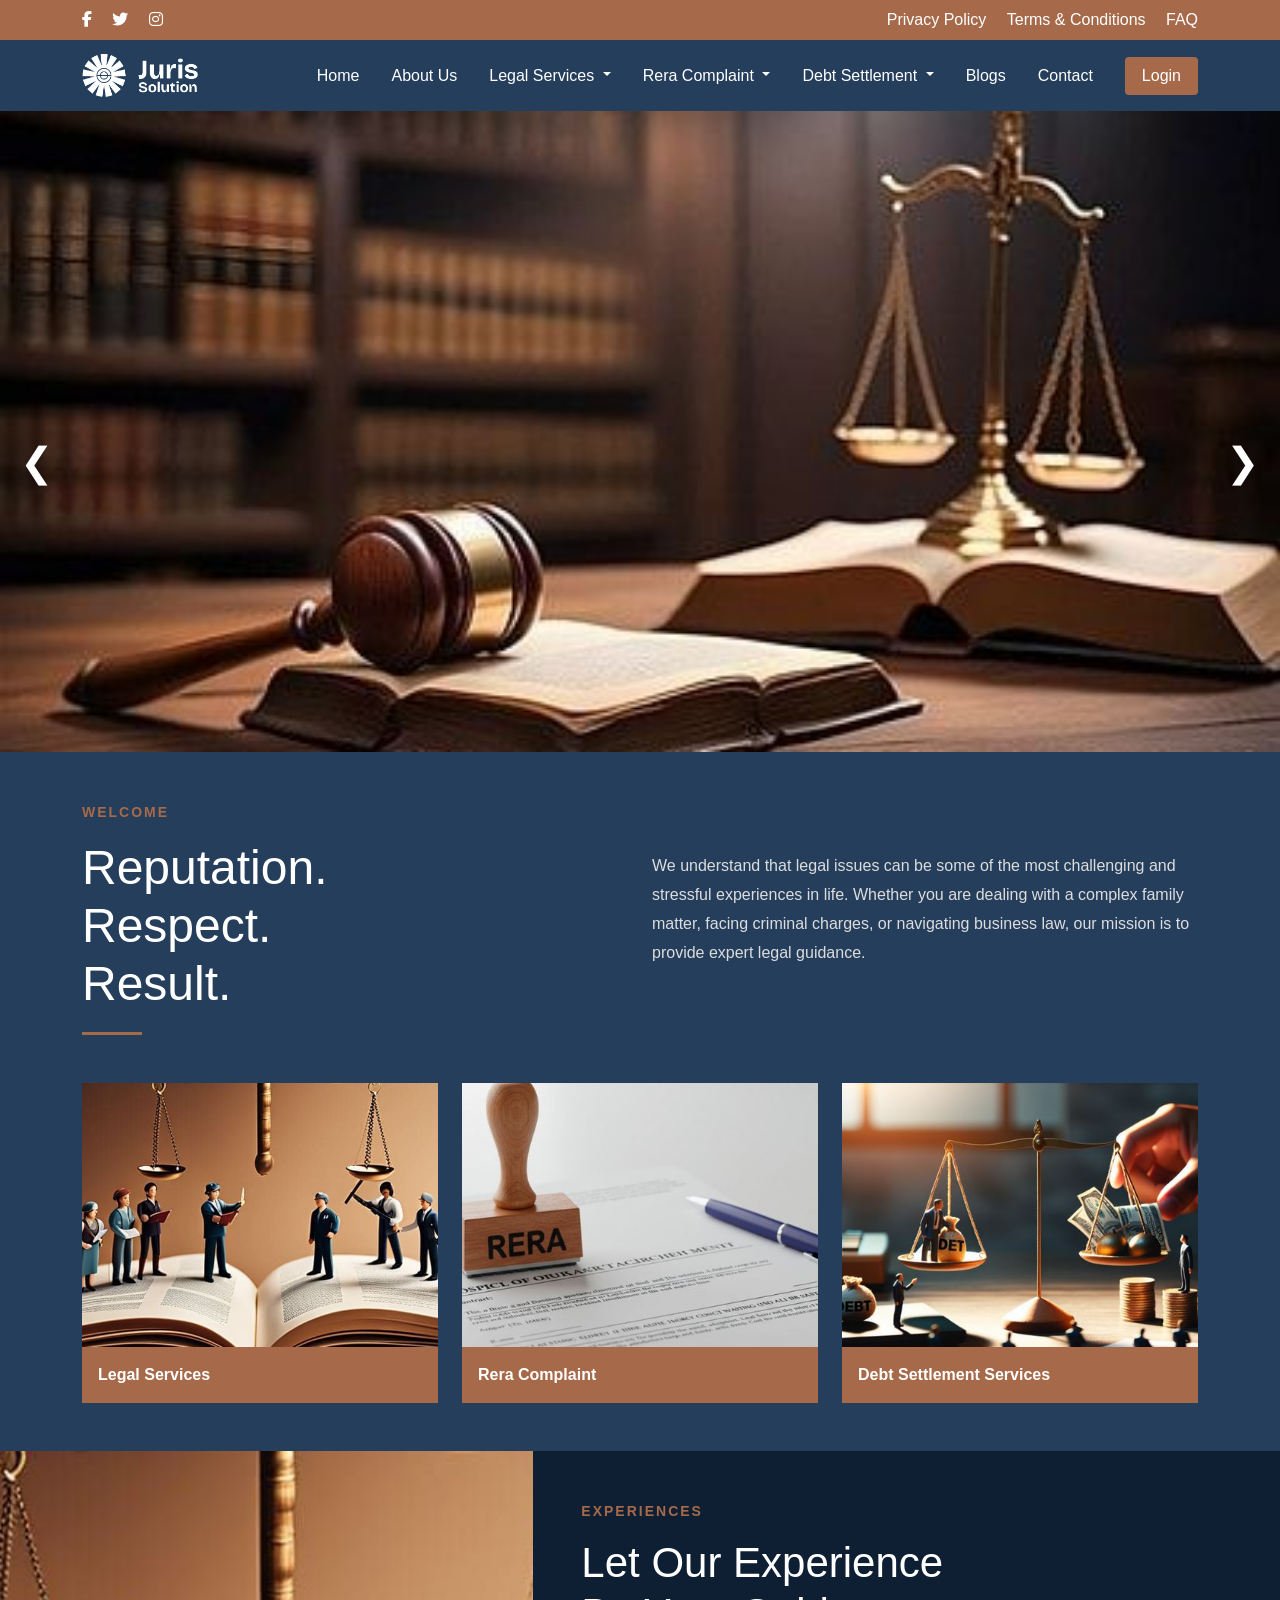
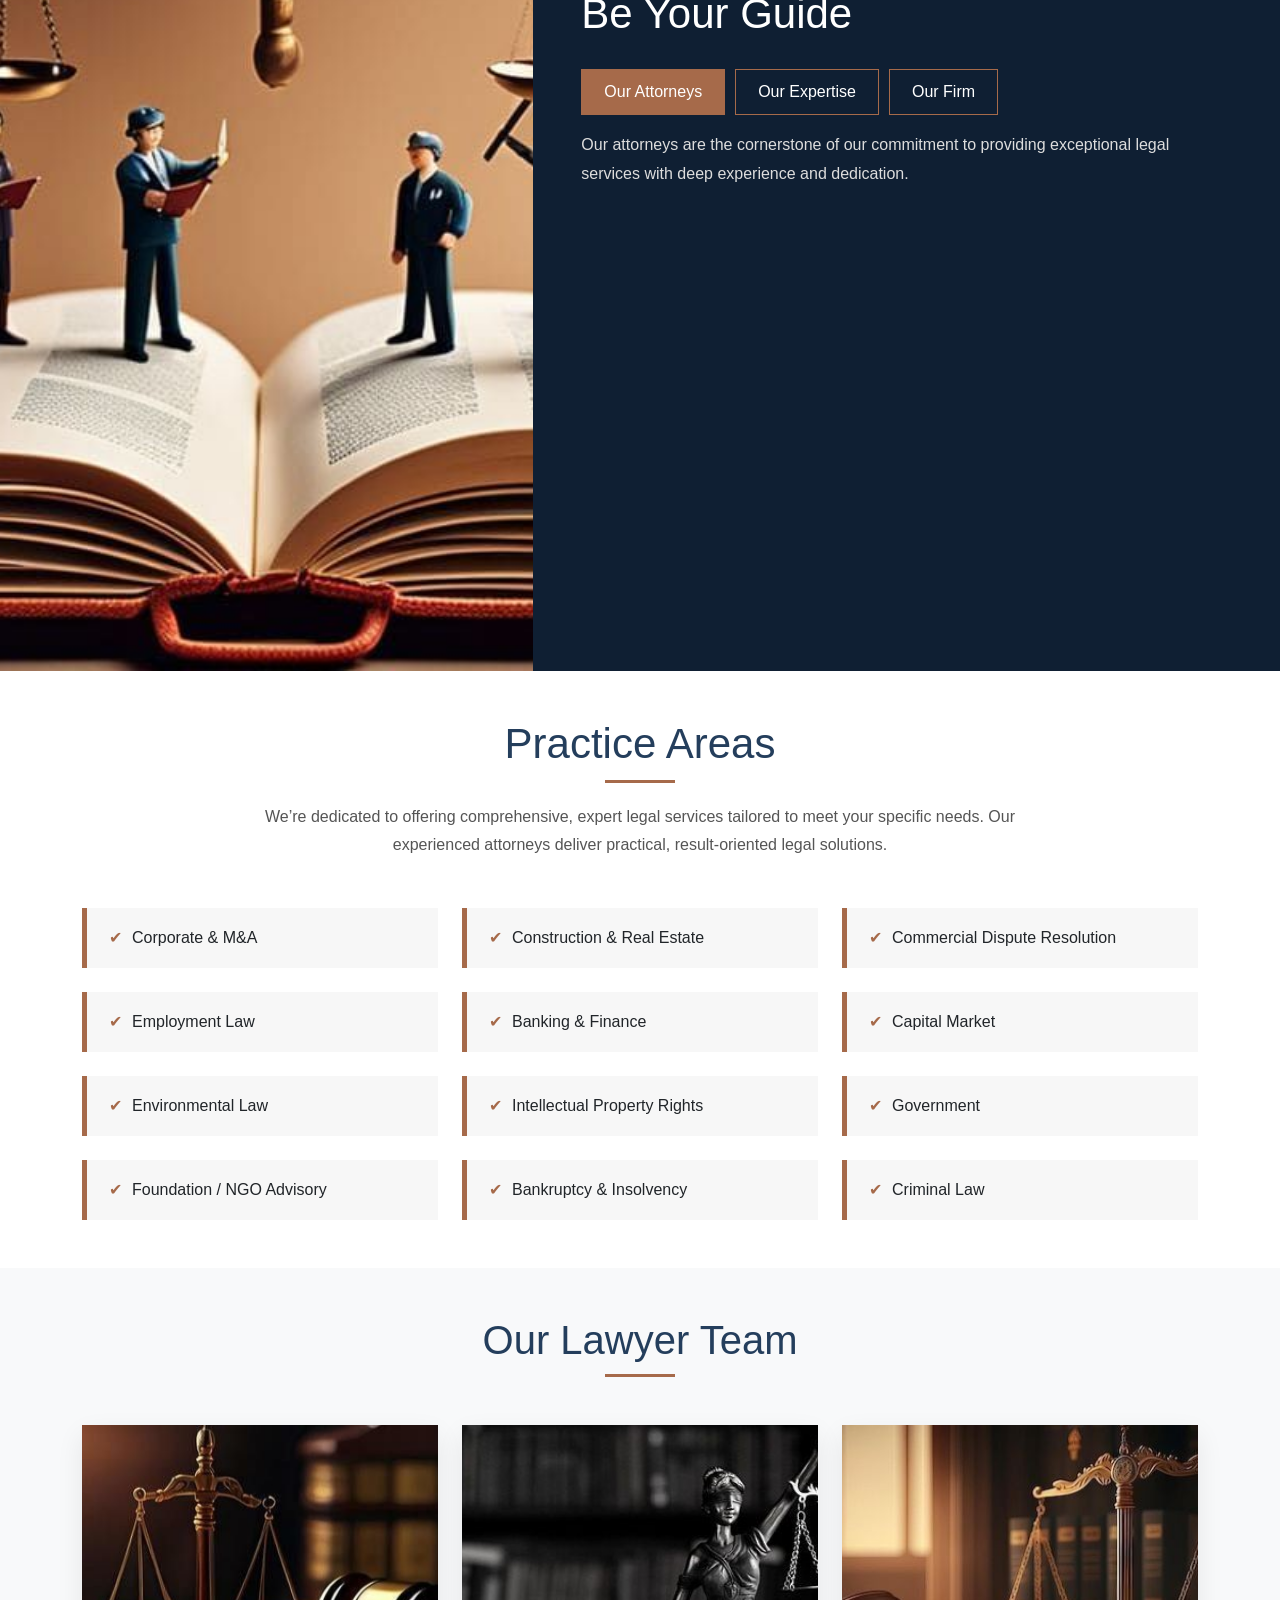
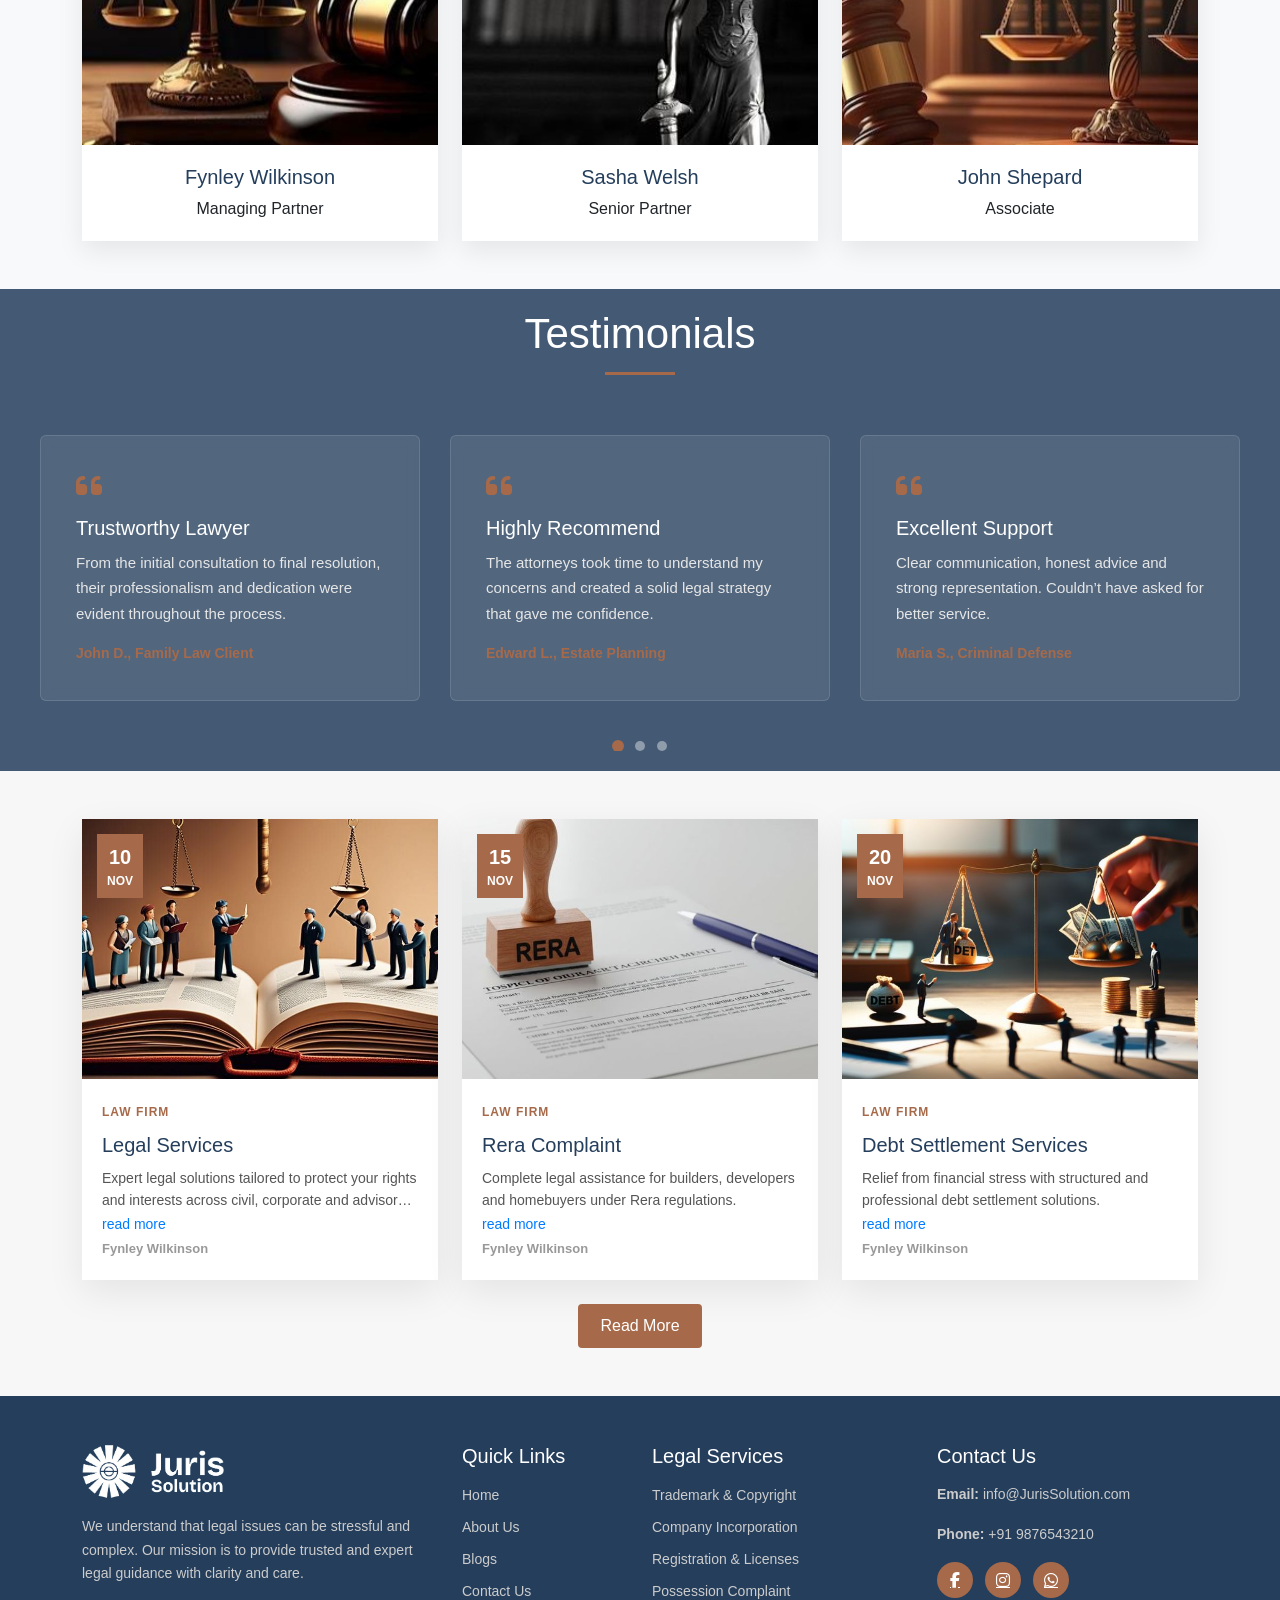
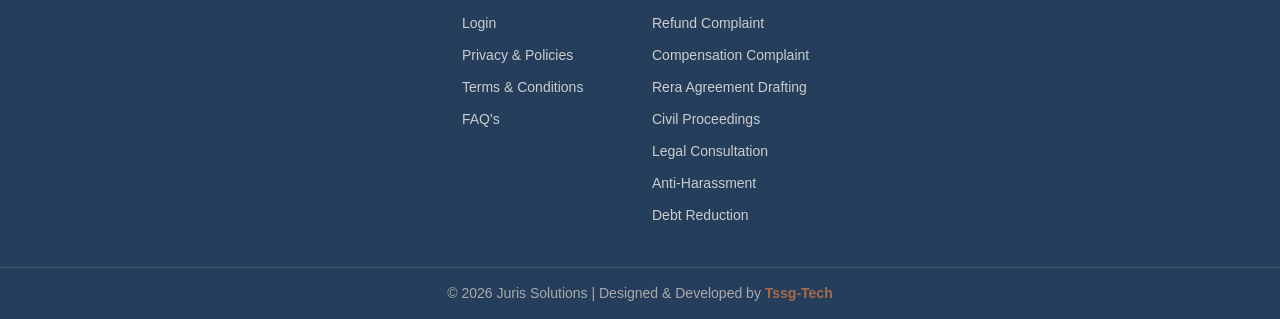
==== commit f8fd6699: "d" ====
--- a/index.html
+++ b/index.html
@@ -26,9 +26,9 @@
 
       <!-- Top Links -->
       <div class="top-links">
-        <a href="#" class="text-white text-decoration-none ms-3">Privacy Policy</a>
-        <!-- <a href="#" class="text-white text-decoration-none ms-3">Request Quote</a> -->
-        <a href="#" class="text-white text-decoration-none ms-3">FAQ</a>
+        <a href="privacypolicy.html" class="text-white text-decoration-none ms-3">Privacy Policy</a>
+        <a href="terms-conditions.html" class="text-white text-decoration-none ms-3">Terms & Conditions</a>
+        <a href="faq.html" class="text-white text-decoration-none ms-3">FAQ</a>
       </div>
 
     </div>
@@ -98,7 +98,7 @@
           </li>
 
           <li class="nav-item">
-            <a class="nav-link" href="blogs.html">Blog</a>
+            <a class="nav-link" href="blogs.html">Blogs</a>
           </li>
 
           <li class="nav-item">
@@ -154,34 +154,34 @@
       </div>
       <div class="row gy-4 mt-4">
         <div class="col-lg-4">
-          <div class="service-card">
+          <div class="service-card" onclick="location.href='Services.html'">
             <img src="images/Legal Services.jpg" alt="Legal Services">
             <div class="service-overlay">
               <h3><i class="fas fa-scale-balanced"></i> Legal Services</h3>
               <p>Expert legal solutions tailored to protect your rights and interests.</p>
-              <a href="#">Read More</a>
+              <a href="services.html">Read More</a>
             </div>
             <div class="service-title">Legal Services</div>
           </div>
         </div>
         <div class="col-lg-4">
-          <div class="service-card">
+          <div class="service-card" onclick="location.href='Services.html'">
             <img src="images/RERA Compliance.jpg" alt="RERA Compliance">
             <div class="service-overlay">
               <h3><i class="fas fa-building"></i> Rera Complaint</h3>
               <p>Complete Rera support for buyers, builders & developers.</p>
-              <a href="#">Read More</a>
+              <a href="services.html">Read More</a>
             </div>
             <div class="service-title">Rera Complaint</div>
           </div>
         </div>
         <div class="col-lg-4">
-          <div class="service-card">
+          <div class="service-card" onclick="location.href='Services.html'">
             <img src="images/Debt Settlement Services.jpg" alt="Debt Settlement">
             <div class="service-overlay">
               <h3><i class="fas fa-hand-holding-dollar"></i> Debt Settlement Services</h3>
               <p>Relief from financial stress with professional debt solutions.</p>
-              <a href="#">Read More</a>
+              <a href="services.html">Read More</a>
             </div>
             <div class="service-title">Debt Settlement Services</div>
           </div>
@@ -548,6 +548,7 @@
                 Expert legal solutions tailored to protect your rights and interests across civil, corporate and
                 advisory matters.
               </p>
+               <span class="read-toggle">read more</span><br>
               <span class="blog-author">Fynley Wilkinson</span>
             </div>
           </article>
@@ -567,6 +568,7 @@
               <p>
                 Complete legal assistance for builders, developers and homebuyers under Rera regulations.
               </p>
+               <span class="read-toggle">read more</span><br>
               <span class="blog-author">Fynley Wilkinson</span>
             </div>
           </article>
@@ -586,12 +588,17 @@
               <p>
                 Relief from financial stress with structured and professional debt settlement solutions.
               </p>
+               <span class="read-toggle">read more</span><br>
               <span class="blog-author">Fynley Wilkinson</span>
             </div>
           </article>
         </div>
 
-      </div>
+        <div class="text-center">
+      <a href="" class="frmsubmit">Read More</a>
+      </div>
+      </div>
+      
     </div>
   </section>
 
@@ -616,11 +623,12 @@
           <ul class="footer-links">
             <li><a href="index.html">Home</a></li>
             <li><a href="about.html">About Us</a></li>
-            <li><a href="blogs.html">Blog</a></li>
+            <li><a href="blogs.html">Blogs</a></li>
             <li><a href="contact.html">Contact Us</a></li>
             <li><a href="login.html">Login</a></li>
-            <li><a href="">Privacy & Policies</a></li>
-            <li><a href="">Terms & Conditions</a></li>
+            <li><a href="privacypolicy.html">Privacy & Policies</a></li>
+            <li><a href="terms-conditions.html">Terms & Conditions</a></li>
+            <li><a href="faq.html">FAQ's</a></li>
           </ul>
         </div>
 
@@ -670,6 +678,25 @@
   <script src="https://cdn.jsdelivr.net/npm/bootstrap@5.3.8/dist/js/bootstrap.bundle.min.js"
     integrity="sha384-FKyoEForCGlyvwx9Hj09JcYn3nv7wiPVlz7YYwJrWVcXK/BmnVDxM+D2scQbITxI"
     crossorigin="anonymous"></script>
+     <script>
+    const text = document.querySelectorAll(".blog-content p");
+    const btns = document.querySelectorAll(".read-toggle");
+    btns.forEach(btn => {
+      btn.addEventListener("click", function () {
+
+        const text = this.previousElementSibling; // paragraph before button
+        text.classList.toggle("expanded");
+
+        if (text.classList.contains("expanded")) {
+          this.textContent = "read less";
+        } else {
+          this.textContent = "read more";
+        }
+
+      });
+    });
+
+  </script>
 </body>
 
 </html>
--- a/css/style.css
+++ b/css/style.css
@@ -593,25 +593,41 @@
 font-size:12px;
 color:var(--gold);
 letter-spacing:1px;
-font-weight:600
+font-weight:600;
 }
 
 .blog-content h3{
 font-size:20px;
 color:var(--blue);
-margin:10px 0
+margin:10px 0;
 }
 
 .blog-content p{
 font-size:14px;
 color:#555;
-line-height:1.6
+line-height:1.6;
+display: -webkit-box;
+  -webkit-line-clamp: 2; 
+  -webkit-box-orient: vertical;
+  overflow: hidden;
+margin-bottom: 0;
+}
+
+.blog-content p.expanded {
+  -webkit-line-clamp: unset;
+}
+
+.read-toggle {
+  color: #007bff;
+  font-size: 14px;
+  cursor: pointer;
+  font-weight: 500;
 }
 
 .blog-author{
 font-size:13px;
 color:#999;
-font-weight:600
+font-weight:600;
 }
 
 /* footer section */
@@ -725,6 +741,7 @@
 }
 
 /* WHY SECTION */
+
 .why-section{
 background:#f7f7f7;
 }
@@ -753,7 +770,10 @@
 color:var(--gold);
 margin-bottom:15px;
 }
-
+.why-card:hover .frmsubmit{
+color: #A66A4A;
+background-color: #fff;
+}
 /* Background Image */
 .why-card3::before{
   background:url(../images/wcu1\ \(1\).png) no-repeat right;
@@ -1066,3 +1086,114 @@
   position: relative;
   z-index: 2;
 }
+
+/* login page */
+  .loginsec{
+    /* background-color: rgba(0, 0, 0, 0.8); */
+    background: url(../images/bgimg.jpg);
+    background-repeat: no-repeat;
+background-size: cover;
+background-position: center;
+  }
+  .formdiv {
+    border: 2px solid black;
+    box-shadow: 0 4px 16px grey;
+    background-color: #fff;
+    border-radius:0 0 5px 5px;
+  }
+     .loginsec .formdiv .imgsec{
+       border-radius: 0 0 50% 50%;
+
+     }
+    .loginsec .formdiv .imgsec img{
+        max-width: 300px;
+        width: 100%;
+        padding:2rem 2rem 3rem 2rem ;
+    }
+    .imgsec{
+      position: relative;
+    }
+    .cent{
+      position: absolute;
+      bottom: 0;
+      left: 50%;
+    transform: translate(-50%, 50%);
+    }
+     .cent i{
+  color: #A66A4A;
+  background-color: #fff;
+  font-size: 1.8rem;
+
+  width: 60px;
+  height: 60px;
+
+  display: flex;
+  align-items: center;
+  justify-content: center;
+
+  border-radius: 50%;
+  border: 2px solid #A66A4A;
+}
+    .loginform{
+  display: flex;
+  margin-top: 2rem;
+  flex-direction: column;
+  align-items: center;
+  justify-content: center;
+  padding: 1rem;
+}
+
+.loginform input{
+  width: 100%;
+  margin-bottom: 1rem;
+  padding:0.5rem 1rem;
+ border: 2px solid #A66A4A ;
+  box-shadow: none;
+  color: #A66A4A;
+}
+.loginform input:focus-visible{
+  outline-color: #A66A4A;
+  border-radius: 0px !important;
+  background-color: wheat;
+}
+.acc{
+  font-size: 14px;
+  margin-top: 1rem;
+  color: black !important;
+}
+#SignUp{
+  display:none;
+}
+
+/* privacy policy */
+.privacy-policy .container{
+  background-color: #ebebeb;
+box-shadow: 0px 4px 16px grey;
+border-radius: 10px;
+}
+.page-banner{
+background:#000;
+background: linear-gradient(rgba(0,0,0,0.7), rgba(0,0,0,0.7)), url(images/bgimg.jpg);
+background-size: cover;
+background-position: center;
+}
+
+.page-banner h1{
+font-size: 42px;
+font-weight: 700;
+}
+
+.privacy-policy h2{
+color:#A66A4A;
+margin-top:30px;
+font-size:22px;
+}
+
+.privacy-policy p{
+color:#333;
+line-height:1.7;
+}
+
+.privacy-policy ul{
+padding-left:20px;
+}
